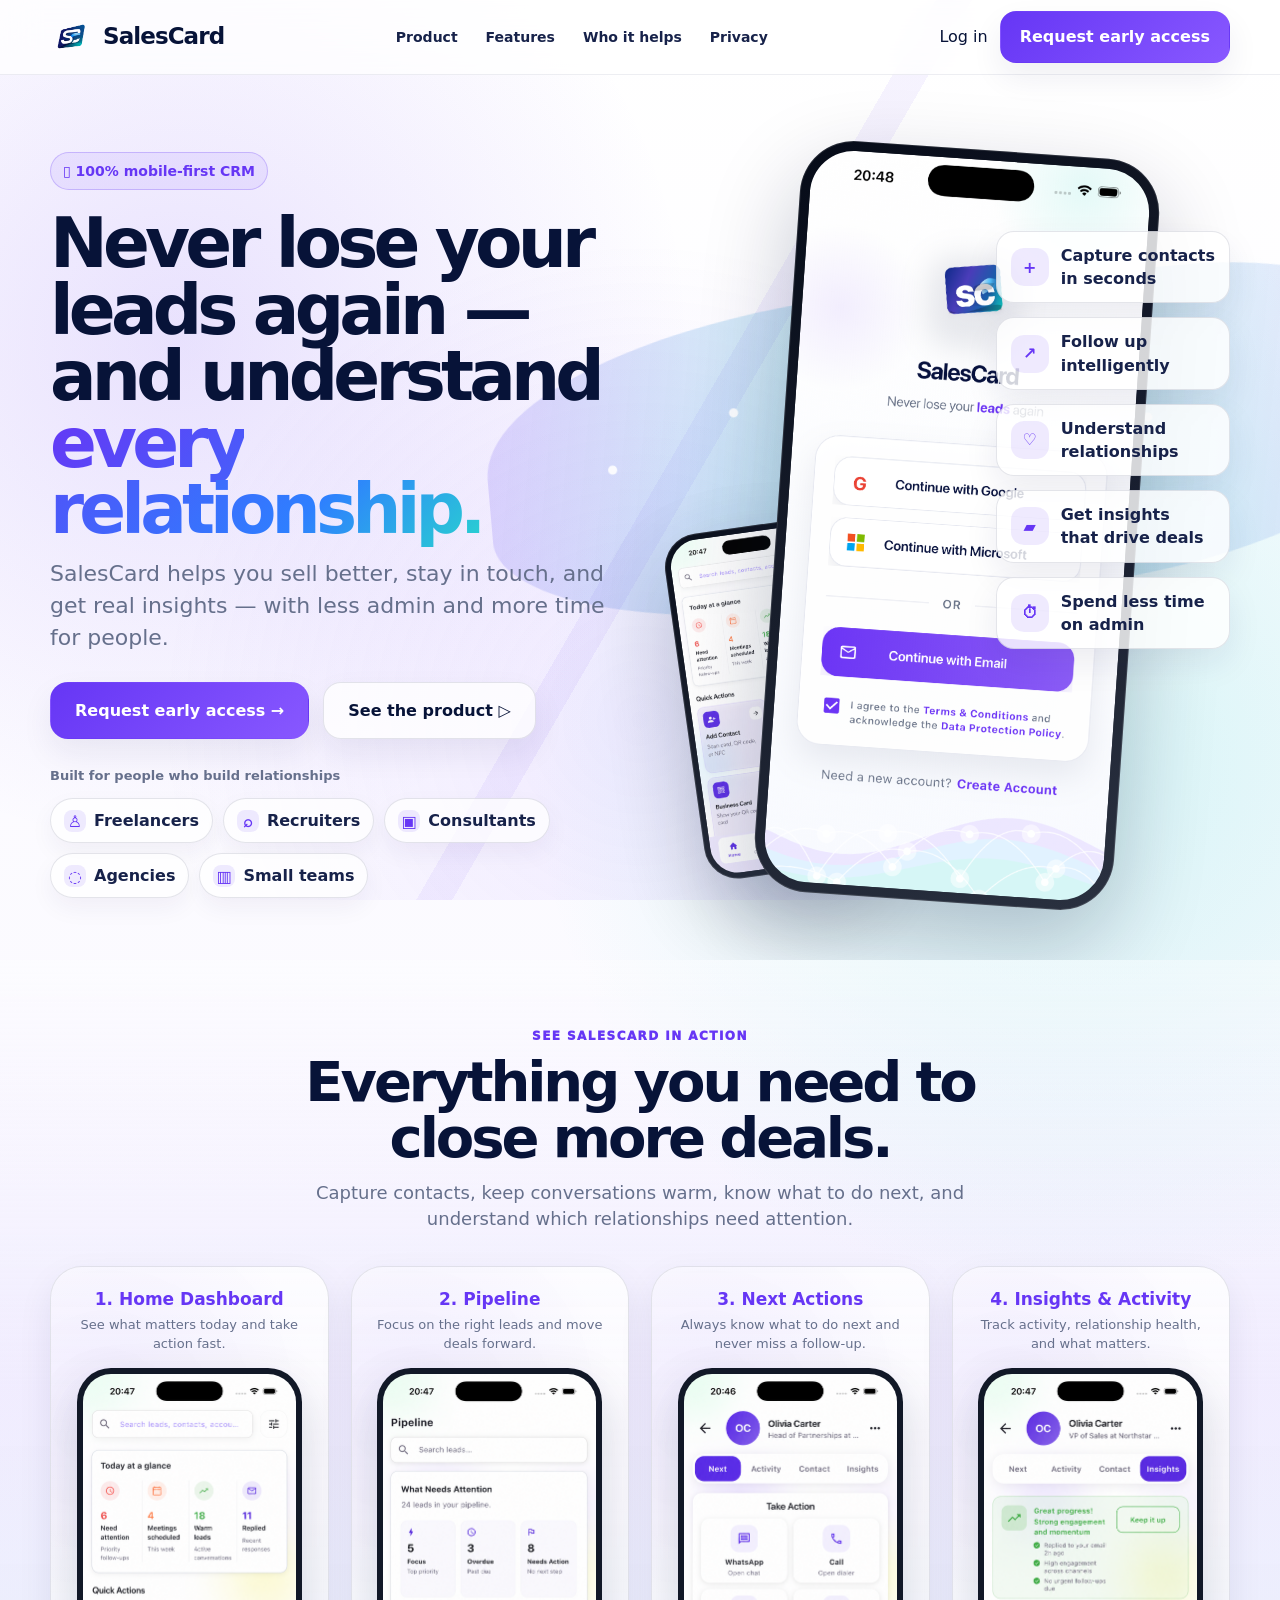
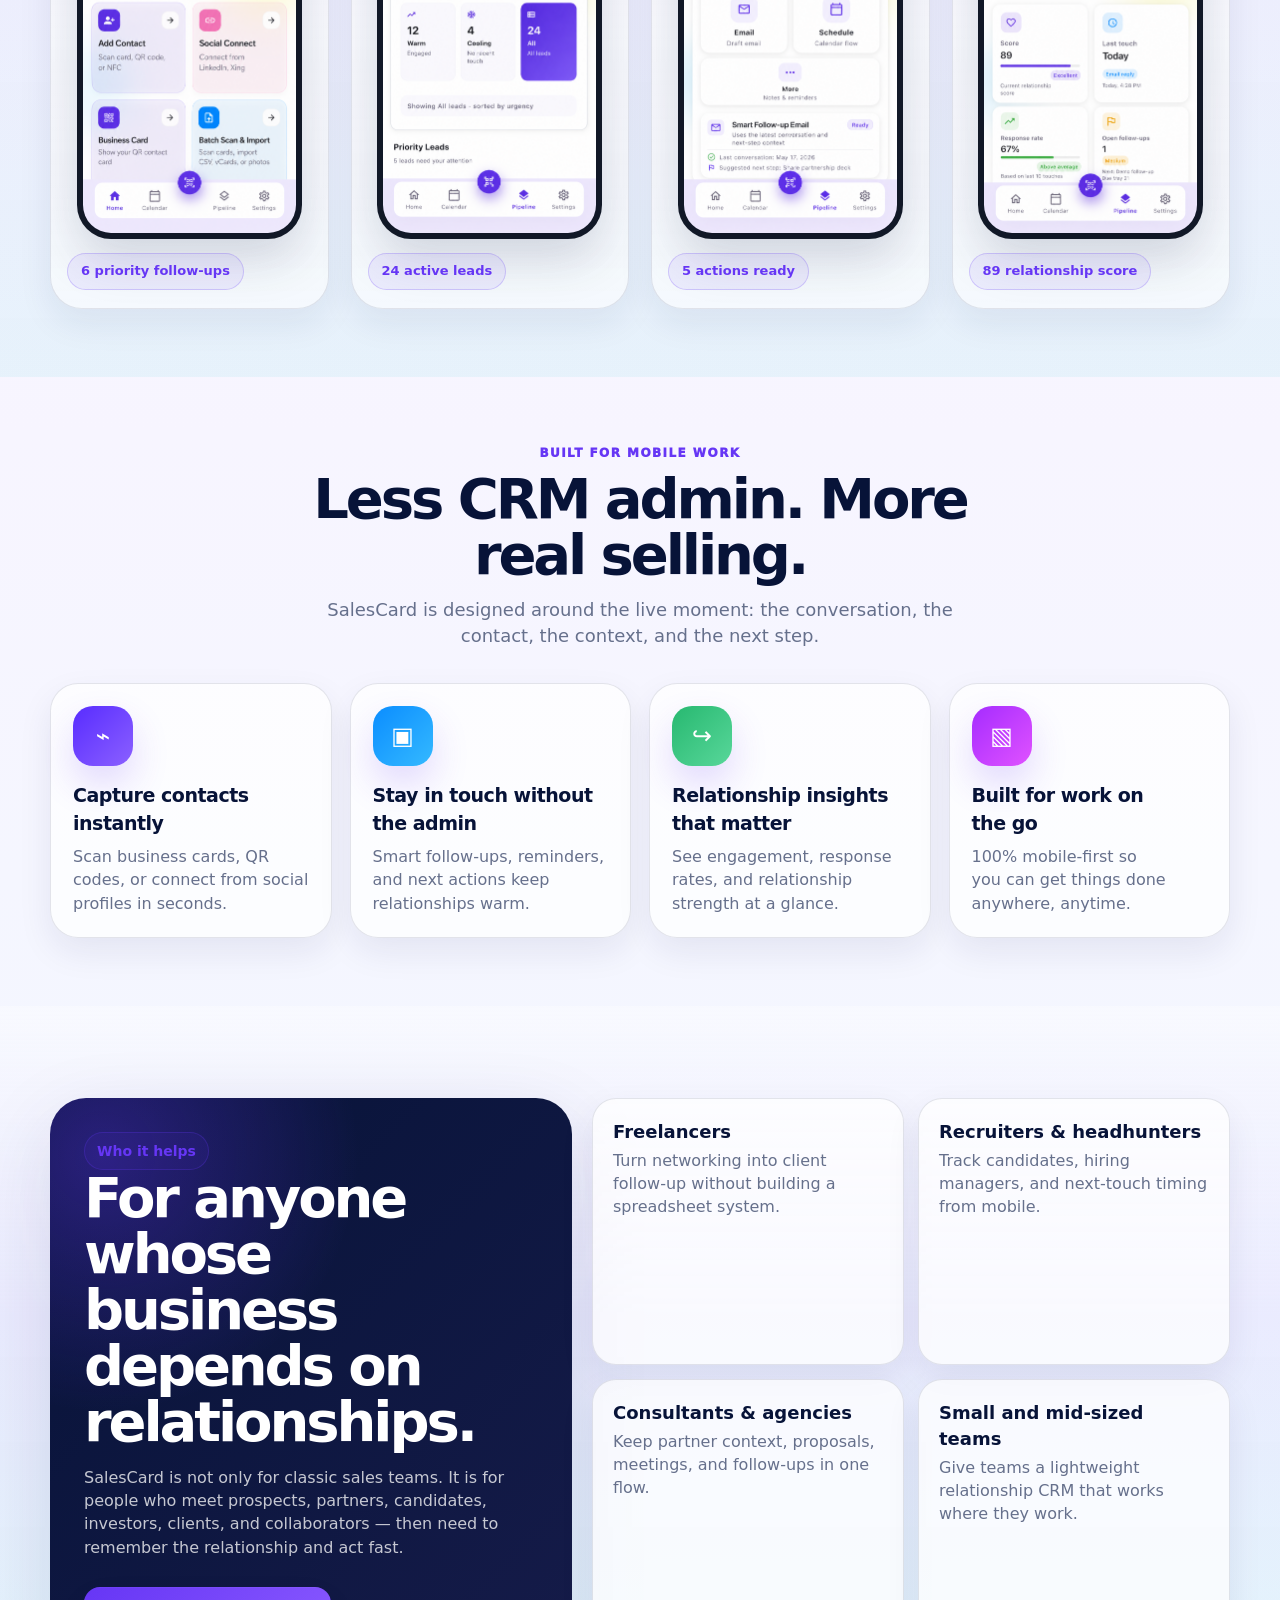
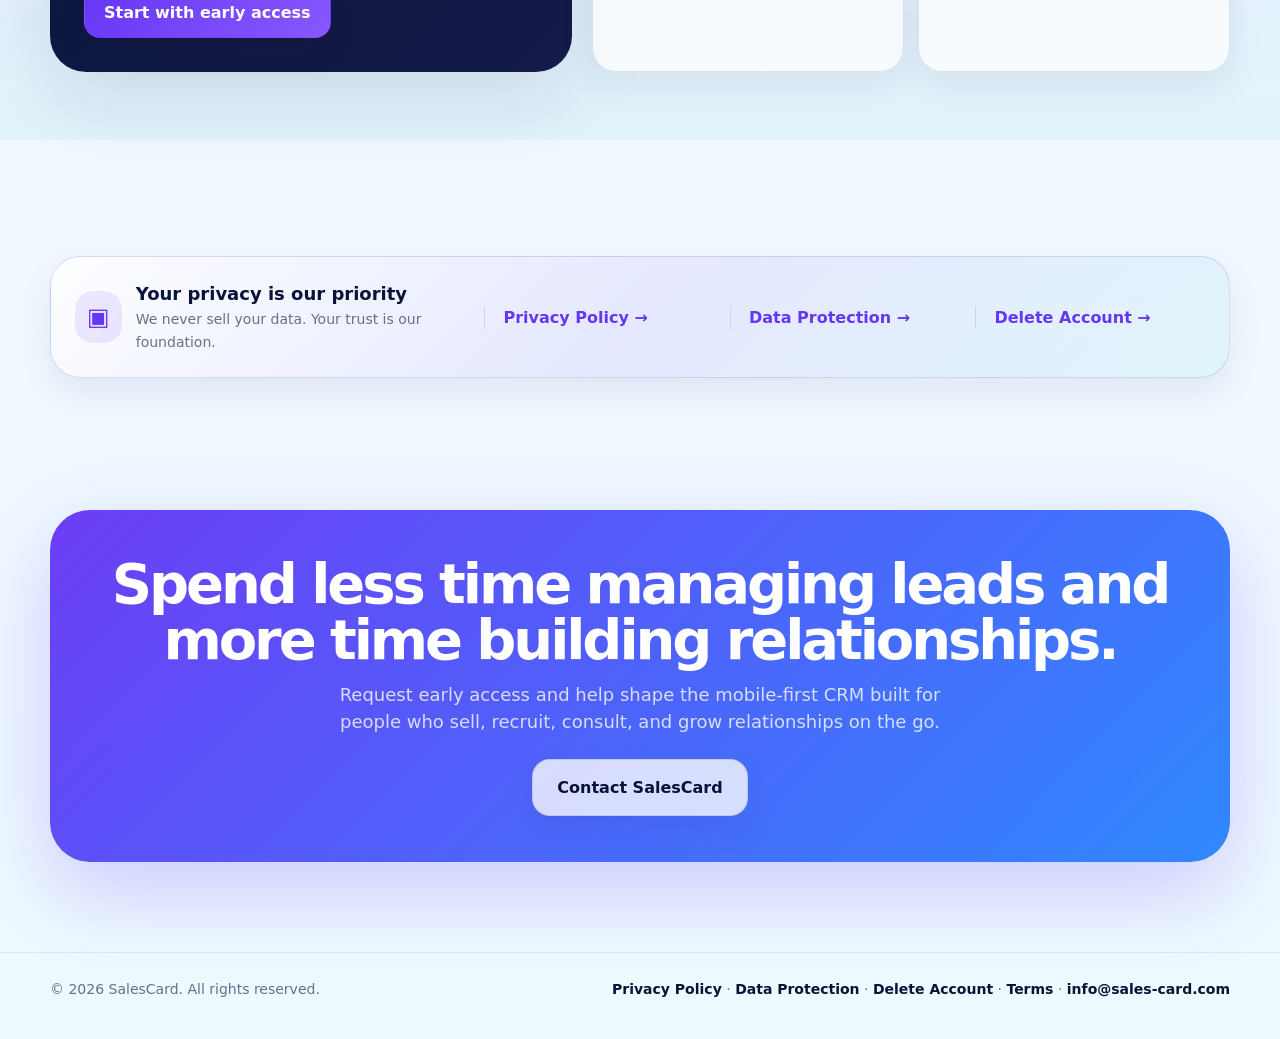
==== index.html @ fb971a39 "Create SalesCard public website" ====
<!doctype html>
<html lang="en">
<head>
  <meta charset="utf-8">
  <meta name="viewport" content="width=device-width, initial-scale=1">
  <title>SalesCard — Mobile-first CRM for people who build relationships</title>
  <meta name="description" content="SalesCard is a 100% mobile-first CRM for freelancers, recruiters, consultants, agencies, and small teams. Capture leads, stay in touch, gain relationship insights, and spend less time on admin.">
  <meta property="og:title" content="SalesCard — Never lose your leads again">
  <meta property="og:description" content="Sell better, stay in touch, understand every relationship, and spend less time on admin with a mobile-first CRM.">
  <meta property="og:type" content="website">
  <meta property="og:url" content="https://sales-card.com">
  <meta name="theme-color" content="#6636f5">
  <link rel="preload" as="image" href="/assets/screens/login.png">
  <link rel="stylesheet" href="/styles.css">
</head>
<body>
  <a class="skip-link" href="#main">Skip to content</a>

  <header class="nav">
    <div class="container nav-inner">
      <a class="logo" href="/" aria-label="SalesCard home">
        <img src="/assets/brand/salescard-logo.png" alt="SalesCard logo">
        <span>SalesCard</span>
      </a>
      <nav class="nav-links" aria-label="Primary navigation">
        <a href="#product">Product</a>
        <a href="#features">Features</a>
        <a href="#use-cases">Who it helps</a>
        <a href="#privacy">Privacy</a>
      </nav>
      <div class="nav-actions">
        <a href="mailto:info@sales-card.com">Log in</a>
        <a class="btn btn-primary" href="#contact">Request early access</a>
      </div>
      <button class="menu" aria-label="Open navigation" aria-expanded="false" data-menu-button>
        <span></span><span></span><span></span>
      </button>
    </div>
    <nav class="mobile-panel" data-mobile-panel aria-label="Mobile navigation">
      <a href="#product">Product</a>
      <a href="#features">Features</a>
      <a href="#use-cases">Who it helps</a>
      <a href="#privacy">Privacy</a>
      <a href="#contact">Request early access</a>
      <a href="/privacy.html">Privacy Policy</a>
      <a href="/data-protection.html">Data Protection</a>
      <a href="/delete-account.html">Delete Account</a>
      <a href="/terms.html">Terms</a>
    </nav>
  </header>

  <main id="main">
    <section class="hero">
      <div class="container hero-grid">
        <div class="hero-copy reveal">
          <span class="kicker">▯ 100% mobile-first CRM</span>
          <h1>Never lose your leads again — and understand <span class="gradient-text">every relationship.</span></h1>
          <p class="lead">SalesCard helps you sell better, stay in touch, and get real insights — with less admin and more time for people.</p>
          <div class="hero-actions">
            <a class="btn btn-primary btn-lg" href="#contact">Request early access →</a>
            <a class="btn btn-ghost btn-lg" href="#product">See the product ▷</a>
          </div>
          <div class="audience">Built for people who build relationships</div>
          <div class="chips" aria-label="SalesCard audiences">
            <span class="chip"><i>♙</i> Freelancers</span>
            <span class="chip"><i>⌕</i> Recruiters</span>
            <span class="chip"><i>▣</i> Consultants</span>
            <span class="chip"><i>◌</i> Agencies</span>
            <span class="chip"><i>▥</i> Small teams</span>
          </div>
        </div>

        <div class="hero-media reveal" aria-label="SalesCard app preview">
          <div class="phone-frame hero-phone">
            <img src="/assets/screens/login.png" alt="SalesCard login screen with Google, Microsoft, and email sign-in">
          </div>
          <div class="phone-frame small-phone">
            <img src="/assets/screens/home-dashboard.png" alt="SalesCard home dashboard screen">
          </div>
          <div class="callout-stack">
            <div class="callout"><span>+</span><b>Capture contacts<br>in seconds</b></div>
            <div class="callout"><span>↗</span><b>Follow up<br>intelligently</b></div>
            <div class="callout"><span>♡</span><b>Understand<br>relationships</b></div>
            <div class="callout"><span>▰</span><b>Get insights<br>that drive deals</b></div>
            <div class="callout"><span>⏱</span><b>Spend less time<br>on admin</b></div>
          </div>
        </div>
      </div>
    </section>

    <section id="product" class="section tint">
      <div class="container">
        <div class="section-head reveal">
          <div class="eyebrow">See SalesCard in action</div>
          <h2>Everything you need to close more deals.</h2>
          <p>Capture contacts, keep conversations warm, know what to do next, and understand which relationships need attention.</p>
        </div>

        <div class="product-grid">
          <article class="screen-card reveal">
            <h3>1. Home Dashboard</h3>
            <p>See what matters today and take action fast.</p>
            <div class="screen-phone"><img src="/assets/screens/home-dashboard.png" alt="SalesCard home dashboard showing quick actions and daily sales metrics"></div>
            <div class="metric-pill">6 priority follow-ups</div>
          </article>
          <article class="screen-card reveal">
            <h3>2. Pipeline</h3>
            <p>Focus on the right leads and move deals forward.</p>
            <div class="screen-phone"><img src="/assets/screens/pipeline.png" alt="SalesCard pipeline showing focus leads, overdue items, and warm leads"></div>
            <div class="metric-pill">24 active leads</div>
          </article>
          <article class="screen-card reveal">
            <h3>3. Next Actions</h3>
            <p>Always know what to do next and never miss a follow-up.</p>
            <div class="screen-phone"><img src="/assets/screens/next-actions.png" alt="SalesCard next actions screen with WhatsApp, call, email, and schedule actions"></div>
            <div class="metric-pill">5 actions ready</div>
          </article>
          <article class="screen-card reveal">
            <h3>4. Insights & Activity</h3>
            <p>Track activity, relationship health, and what matters.</p>
            <div class="screen-phone"><img src="/assets/screens/insights.png" alt="SalesCard insights screen showing relationship score, response rate, and follow-ups"></div>
            <div class="metric-pill">89 relationship score</div>
          </article>
        </div>
      </div>
    </section>

    <section id="features" class="section">
      <div class="container">
        <div class="section-head reveal">
          <div class="eyebrow">Built for mobile work</div>
          <h2>Less CRM admin. More real selling.</h2>
          <p>SalesCard is designed around the live moment: the conversation, the contact, the context, and the next step.</p>
        </div>
        <div class="benefits">
          <article class="benefit reveal">
            <div class="benefit-icon">⌁</div>
            <h3>Capture contacts instantly</h3>
            <p>Scan business cards, QR codes, or connect from social profiles in seconds.</p>
          </article>
          <article class="benefit reveal">
            <div class="benefit-icon">▣</div>
            <h3>Stay in touch without the admin</h3>
            <p>Smart follow-ups, reminders, and next actions keep relationships warm.</p>
          </article>
          <article class="benefit reveal">
            <div class="benefit-icon">↪</div>
            <h3>Relationship insights that matter</h3>
            <p>See engagement, response rates, and relationship strength at a glance.</p>
          </article>
          <article class="benefit reveal">
            <div class="benefit-icon">▧</div>
            <h3>Built for work on the go</h3>
            <p>100% mobile-first so you can get things done anywhere, anytime.</p>
          </article>
        </div>
      </div>
    </section>

    <section id="use-cases" class="section tint">
      <div class="container audience-section">
        <div class="dark-panel reveal">
          <span class="kicker">Who it helps</span>
          <h2>For anyone whose business depends on relationships.</h2>
          <p>SalesCard is not only for classic sales teams. It is for people who meet prospects, partners, candidates, investors, clients, and collaborators — then need to remember the relationship and act fast.</p>
          <div class="hero-actions">
            <a class="btn btn-primary" href="#contact">Start with early access</a>
          </div>
        </div>
        <div class="usecase-grid">
          <div class="usecase reveal"><strong>Freelancers</strong><span>Turn networking into client follow-up without building a spreadsheet system.</span></div>
          <div class="usecase reveal"><strong>Recruiters & headhunters</strong><span>Track candidates, hiring managers, and next-touch timing from mobile.</span></div>
          <div class="usecase reveal"><strong>Consultants & agencies</strong><span>Keep partner context, proposals, meetings, and follow-ups in one flow.</span></div>
          <div class="usecase reveal"><strong>Small and mid-sized teams</strong><span>Give teams a lightweight relationship CRM that works where they work.</span></div>
        </div>
      </div>
    </section>

    <section id="privacy" class="section">
      <div class="container">
        <div class="privacy-strip reveal">
          <div class="privacy-main">
            <div class="privacy-icon">▣</div>
            <div><b>Your privacy is our priority</b><span>We never sell your data. Your trust is our foundation.</span></div>
          </div>
          <a class="privacy-link" href="/privacy.html">Privacy Policy →</a>
          <a class="privacy-link" href="/data-protection.html">Data Protection →</a>
          <a class="privacy-link" href="/delete-account.html">Delete Account →</a>
        </div>
      </div>
    </section>

    <section id="contact" class="cta-final">
      <div class="container">
        <div class="cta-box reveal">
          <h2>Spend less time managing leads and more time building relationships.</h2>
          <p>Request early access and help shape the mobile-first CRM built for people who sell, recruit, consult, and grow relationships on the go.</p>
          <a class="btn btn-ghost btn-lg" href="mailto:info@sales-card.com?subject=SalesCard%20early%20access">Contact SalesCard</a>
        </div>
      </div>
    </section>
  </main>

  <footer class="footer">
    <div class="container footer-inner">
      <div>© 2026 SalesCard. All rights reserved.</div>
      <div>
        <a href="/privacy.html">Privacy Policy</a> ·
        <a href="/data-protection.html">Data Protection</a> ·
        <a href="/delete-account.html">Delete Account</a> ·
        <a href="/terms.html">Terms</a> ·
        <a href="mailto:info@sales-card.com">info@sales-card.com</a>
      </div>
    </div>
  </footer>

  <script src="/script.js"></script>
</body>
</html>
---- styles.css ----
:root {
  --ink: #071338;
  --ink-2: #17224a;
  --muted: #66708c;
  --soft: #f7f4ff;
  --surface: rgba(255, 255, 255, .82);
  --surface-strong: #ffffff;
  --line: rgba(35, 44, 86, .12);
  --purple: #6636f5;
  --purple-2: #8858ff;
  --blue: #1478ff;
  --cyan: #29d3cf;
  --green: #33bb68;
  --shadow: 0 26px 80px rgba(30, 24, 92, .13);
  --shadow-sm: 0 14px 34px rgba(30, 24, 92, .08);
  --radius-xl: 34px;
  --radius-lg: 26px;
  --radius-md: 18px;
  --max: 1180px;
}

* { box-sizing: border-box; }
html { scroll-behavior: smooth; }
body {
  margin: 0;
  color: var(--ink);
  font-family: Inter, ui-sans-serif, system-ui, -apple-system, BlinkMacSystemFont, "Segoe UI", sans-serif;
  line-height: 1.45;
  background:
    radial-gradient(circle at 14% 8%, rgba(102, 54, 245, .14), transparent 32rem),
    radial-gradient(circle at 84% 18%, rgba(41, 211, 207, .18), transparent 34rem),
    linear-gradient(180deg, #ffffff 0%, #f7f5ff 48%, #edfaff 100%);
  overflow-x: hidden;
}

body::before {
  content: "";
  position: fixed;
  inset: 0;
  pointer-events: none;
  z-index: -2;
  background:
    linear-gradient(120deg, transparent 0 52%, rgba(102, 54, 245, .06) 52% 54%, transparent 54%),
    radial-gradient(circle at 50% 80%, rgba(136, 88, 255, .11), transparent 30rem);
}

a { color: inherit; text-decoration: none; }
button, input, textarea { font: inherit; }
img { max-width: 100%; display: block; }
.container { width: min(var(--max), calc(100% - 40px)); margin: 0 auto; }
.skip-link { position: absolute; left: -999px; top: 12px; background: #fff; border: 1px solid var(--line); border-radius: 999px; padding: 10px 14px; z-index: 200; }
.skip-link:focus { left: 12px; }

.nav {
  position: sticky;
  top: 0;
  z-index: 50;
  backdrop-filter: blur(18px) saturate(1.3);
  background: rgba(255, 255, 255, .72);
  border-bottom: 1px solid rgba(35, 44, 86, .08);
}
.nav-inner { min-height: 74px; display: flex; align-items: center; justify-content: space-between; gap: 24px; }
.logo { display: inline-flex; align-items: center; gap: 11px; font-weight: 900; font-size: 23px; letter-spacing: -.04em; }
.logo img { width: 42px; height: 42px; object-fit: contain; }
.nav-links { display: flex; align-items: center; gap: 28px; color: var(--ink-2); font-weight: 700; font-size: 14px; }
.nav-actions { display: flex; gap: 12px; align-items: center; }
.menu { display: none; width: 46px; height: 46px; border: 0; background: transparent; cursor: pointer; }
.menu span { display: block; height: 2px; width: 24px; background: var(--ink); border-radius: 999px; margin: 6px auto; }
.mobile-panel { display: none; position: fixed; top: 78px; left: 16px; right: 16px; background: rgba(255,255,255,.96); border: 1px solid var(--line); border-radius: 24px; box-shadow: var(--shadow); padding: 12px; z-index: 60; }
.mobile-panel.open { display: block; }
.mobile-panel a { display: block; padding: 14px 14px; border-radius: 16px; font-weight: 800; color: var(--ink); }
.mobile-panel a:hover { background: rgba(102, 54, 245, .08); }

.btn { display: inline-flex; align-items: center; justify-content: center; gap: 10px; border: 1px solid var(--line); border-radius: 16px; padding: 13px 19px; font-weight: 850; background: rgba(255,255,255,.74); color: var(--ink); box-shadow: 0 14px 32px rgba(30, 24, 92, .07); cursor: pointer; transition: transform .2s ease, box-shadow .2s ease, background .2s ease; }
.btn:hover { transform: translateY(-1px); box-shadow: 0 18px 44px rgba(30, 24, 92, .12); }
.btn-primary { background: linear-gradient(135deg, var(--purple), var(--purple-2)); color: #fff; border-color: transparent; }
.btn-ghost { background: rgba(255,255,255,.78); }
.btn-lg { padding: 16px 24px; border-radius: 18px; min-width: 205px; }

.hero { position: relative; padding: 74px 0 58px; overflow: hidden; }
.hero::before {
  content: "";
  position: absolute;
  inset: 24% -8% auto 38%;
  height: 310px;
  background:
    radial-gradient(circle at 14% 50%, rgba(255,255,255,.9) 0 4px, transparent 5px),
    radial-gradient(circle at 28% 35%, rgba(255,255,255,.9) 0 4px, transparent 5px),
    radial-gradient(circle at 44% 55%, rgba(255,255,255,.9) 0 4px, transparent 5px),
    radial-gradient(circle at 60% 34%, rgba(255,255,255,.9) 0 4px, transparent 5px),
    radial-gradient(circle at 74% 48%, rgba(255,255,255,.9) 0 4px, transparent 5px),
    linear-gradient(100deg, rgba(102,54,245,.16), rgba(41,211,207,.26), rgba(136,88,255,.13));
  border-radius: 50% 20% 40% 30%;
  filter: blur(.1px);
  transform: rotate(-5deg);
  z-index: -1;
}
.hero-grid { display: grid; grid-template-columns: 1fr .92fr; gap: 40px; align-items: center; }
.kicker { display: inline-flex; align-items: center; gap: 8px; color: var(--purple); background: rgba(102, 54, 245, .08); border: 1px solid rgba(102, 54, 245, .25); padding: 8px 12px; border-radius: 999px; font-weight: 850; font-size: 14px; }
h1, h2, h3, p { text-wrap: pretty; }
h1 { margin: 20px 0 16px; font-size: clamp(44px, 5.4vw, 76px); line-height: .96; letter-spacing: -.07em; max-width: 740px; }
.gradient-text { background: linear-gradient(135deg, var(--purple), #2e7fff 70%, var(--cyan)); -webkit-background-clip: text; background-clip: text; color: transparent; }
.lead { color: var(--muted); font-size: clamp(18px, 2vw, 22px); max-width: 660px; margin: 0; }
.hero-actions { display: flex; gap: 14px; margin-top: 28px; flex-wrap: wrap; }
.audience { margin-top: 28px; color: var(--muted); font-weight: 750; font-size: 13px; }
.chips { display: flex; gap: 10px; flex-wrap: wrap; margin-top: 12px; }
.chip { display: inline-flex; align-items: center; gap: 8px; padding: 10px 13px; border: 1px solid var(--line); border-radius: 999px; background: rgba(255,255,255,.74); box-shadow: 0 10px 24px rgba(30,24,92,.05); color: var(--ink-2); font-weight: 780; }
.chip i { width: 22px; height: 22px; display: grid; place-items: center; border-radius: 8px; background: rgba(102, 54, 245, .10); color: var(--purple); font-style: normal; }

.hero-media { position: relative; min-height: 610px; display: grid; place-items: center; }
.phone-frame { background: linear-gradient(145deg, #060b18, #2a3140); border-radius: 54px; padding: 10px; box-shadow: 0 36px 90px rgba(7, 19, 56, .24), inset 0 0 0 1px rgba(255,255,255,.12); }
.phone-frame img { width: 100%; height: 100%; object-fit: cover; border-radius: 44px; }
.hero-phone { width: min(360px, 72vw); height: auto; transform: rotate(4deg); position: relative; z-index: 2; }
.hero-phone img { aspect-ratio: 854 / 1840; }
.callout-stack { position: absolute; right: 0; top: 82px; display: grid; gap: 14px; z-index: 3; }
.callout { display: flex; gap: 12px; align-items: center; background: rgba(255,255,255,.82); border: 1px solid var(--line); border-radius: 18px; padding: 12px 14px; box-shadow: var(--shadow-sm); min-width: 212px; font-weight: 850; color: var(--ink-2); }
.callout span { width: 38px; height: 38px; border-radius: 13px; display: grid; place-items: center; background: rgba(102,54,245,.10); color: var(--purple); }
.small-phone { position: absolute; width: 168px; border-radius: 34px; padding: 6px; transform: rotate(-8deg); left: 0; bottom: 28px; opacity: .98; }
.small-phone img { border-radius: 28px; }

.section { padding: 68px 0; position: relative; }
.section.tint { background: linear-gradient(180deg, rgba(255,255,255,.36), rgba(102,54,245,.06) 42%, rgba(41,211,207,.08)); }
.section-head { text-align: center; max-width: 820px; margin: 0 auto 34px; }
.section-head .eyebrow { color: var(--purple); text-transform: uppercase; letter-spacing: .12em; font-size: 12px; font-weight: 950; margin-bottom: 9px; }
h2 { font-size: clamp(34px, 4.4vw, 56px); line-height: 1; letter-spacing: -.055em; margin: 0; }
.section-head p { color: var(--muted); font-size: 18px; margin: 14px auto 0; max-width: 650px; }

.product-grid { display: grid; grid-template-columns: repeat(4, 1fr); gap: 22px; }
.screen-card { position: relative; border: 1px solid var(--line); border-radius: 32px; padding: 20px 16px 18px; background: linear-gradient(180deg, rgba(255,255,255,.78), rgba(255,255,255,.56)); box-shadow: var(--shadow-sm); overflow: hidden; }
.screen-card::before { content: ""; position: absolute; inset: 0; background: radial-gradient(circle at 20% 20%, rgba(102,54,245,.08), transparent 13rem); z-index: -1; }
.screen-card h3 { margin: 0 0 4px; font-size: 17px; color: var(--purple); text-align: center; }
.screen-card p { margin: 0 auto 14px; color: var(--muted); text-align: center; font-size: 13px; min-height: 38px; }
.screen-phone { width: 225px; max-width: 100%; margin: 0 auto; border-radius: 34px; padding: 6px; background: #111827; box-shadow: 0 20px 48px rgba(7,19,56,.16); }
.screen-phone img { border-radius: 28px; aspect-ratio: 854 / 1840; object-fit: cover; }
.metric-pill { display: inline-flex; margin: 14px auto 0; justify-content: center; color: var(--purple); border: 1px solid rgba(102,54,245,.22); background: rgba(102,54,245,.07); padding: 8px 13px; border-radius: 999px; font-weight: 850; font-size: 13px; }

.benefits { display: grid; grid-template-columns: repeat(4, 1fr); gap: 18px; margin-top: 34px; }
.benefit { background: rgba(255,255,255,.72); border: 1px solid var(--line); border-radius: 28px; padding: 22px; box-shadow: var(--shadow-sm); }
.benefit-icon { width: 60px; height: 60px; border-radius: 20px; display: grid; place-items: center; color: #fff; font-size: 24px; margin-bottom: 16px; box-shadow: 0 18px 36px rgba(102,54,245,.18); }
.benefit:nth-child(1) .benefit-icon { background: linear-gradient(135deg, #582cff, #8b60ff); }
.benefit:nth-child(2) .benefit-icon { background: linear-gradient(135deg, #0b8dff, #34b9ff); }
.benefit:nth-child(3) .benefit-icon { background: linear-gradient(135deg, #27b870, #58d79a); }
.benefit:nth-child(4) .benefit-icon { background: linear-gradient(135deg, #a52cff, #e052ff); }
.benefit h3 { margin: 0 0 8px; font-size: 19px; letter-spacing: -.025em; }
.benefit p { margin: 0; color: var(--muted); }

.audience-section { display: grid; grid-template-columns: .9fr 1.1fr; gap: 20px; align-items: stretch; margin-top: 24px; }
.dark-panel { background: radial-gradient(circle at 10% 10%, rgba(102,54,245,.35), transparent 16rem), linear-gradient(135deg, #071338, #151b49); color: #fff; border-radius: 36px; padding: 34px; box-shadow: var(--shadow); }
.dark-panel p { color: rgba(255,255,255,.76); }
.usecase-grid { display: grid; grid-template-columns: repeat(2, 1fr); gap: 14px; }
.usecase { background: rgba(255,255,255,.72); border: 1px solid var(--line); border-radius: 24px; padding: 20px; box-shadow: var(--shadow-sm); }
.usecase strong { display: block; font-size: 18px; margin-bottom: 4px; }
.usecase span { color: var(--muted); }

.privacy-strip { margin: 48px auto 0; border: 1px solid rgba(102,54,245,.18); background: linear-gradient(135deg, rgba(255,255,255,.82), rgba(102,54,245,.08), rgba(41,211,207,.08)); box-shadow: var(--shadow-sm); border-radius: 30px; padding: 24px; display: grid; grid-template-columns: 1.2fr repeat(3, .7fr); gap: 16px; align-items: center; }
.privacy-main { display: flex; gap: 14px; align-items: center; }
.privacy-icon { width: 52px; height: 52px; border-radius: 18px; background: rgba(102,54,245,.10); color: var(--purple); display: grid; place-items: center; font-size: 24px; }
.privacy-main b { display: block; font-size: 18px; }
.privacy-main span { color: var(--muted); font-size: 14px; }
.privacy-link { border-left: 1px solid var(--line); padding-left: 18px; font-weight: 900; color: var(--purple); }

.cta-final { padding: 64px 0 90px; }
.cta-box { text-align: center; border-radius: 40px; padding: 46px 24px; background: linear-gradient(135deg, rgba(102,54,245,.96), rgba(20,120,255,.88)); color: #fff; box-shadow: 0 30px 86px rgba(102,54,245,.24); }
.cta-box p { color: rgba(255,255,255,.78); max-width: 620px; margin: 14px auto 24px; font-size: 18px; }
.footer { padding: 26px 0 40px; border-top: 1px solid rgba(35,44,86,.08); color: var(--muted); font-size: 14px; }
.footer-inner { display: flex; justify-content: space-between; gap: 20px; flex-wrap: wrap; }
.footer a { color: var(--ink); font-weight: 800; }

.legal-page { padding: 62px 0 86px; }
.legal-card { max-width: 940px; margin: 0 auto; border: 1px solid var(--line); background: rgba(255,255,255,.82); border-radius: 34px; padding: 38px; box-shadow: var(--shadow-sm); }
.legal-card h1 { font-size: clamp(38px, 5vw, 62px); line-height: 1; letter-spacing: -.06em; margin: 0 0 12px; }
.legal-card h2 { font-size: 24px; margin: 34px 0 10px; letter-spacing: -.035em; }
.legal-card p, .legal-card li { color: var(--muted); }
.notice { color: #72530b !important; background: rgba(255, 181, 41, .12); border: 1px solid rgba(255, 181, 41, .36); padding: 15px 16px; border-radius: 18px; }

.reveal { opacity: 0; transform: translateY(16px); transition: .6s ease; }
.reveal.visible { opacity: 1; transform: translateY(0); }

@media (max-width: 980px) {
  .nav-links, .nav-actions { display: none; }
  .menu { display: block; }
  .hero { padding-top: 36px; }
  .hero-grid, .audience-section { grid-template-columns: 1fr; }
  .hero-media { min-height: 540px; }
  .callout-stack { display: none; }
  .small-phone { width: 130px; }
  .product-grid { grid-template-columns: repeat(2, 1fr); }
  .benefits { grid-template-columns: repeat(2, 1fr); }
  .privacy-strip { grid-template-columns: 1fr; }
  .privacy-link { border-left: 0; border-top: 1px solid var(--line); padding-left: 0; padding-top: 12px; }
}
@media (max-width: 640px) {
  .container { width: min(100% - 28px, var(--max)); }
  .nav-inner { min-height: 68px; }
  .logo { font-size: 20px; }
  .logo img { width: 38px; height: 38px; }
  h1 { font-size: clamp(42px, 12vw, 56px); }
  .lead { font-size: 18px; }
  .hero-actions .btn { width: 100%; }
  .hero-media { min-height: 500px; margin-top: 10px; }
  .hero-phone { width: min(320px, 80vw); }
  .small-phone { display: none; }
  .section { padding: 50px 0; }
  .product-grid, .benefits, .usecase-grid { grid-template-columns: 1fr; }
  .screen-card { padding: 20px 14px; }
  .screen-phone { width: 238px; }
  .dark-panel, .legal-card { padding: 24px; border-radius: 28px; }
  .privacy-strip { border-radius: 24px; padding: 18px; }
}
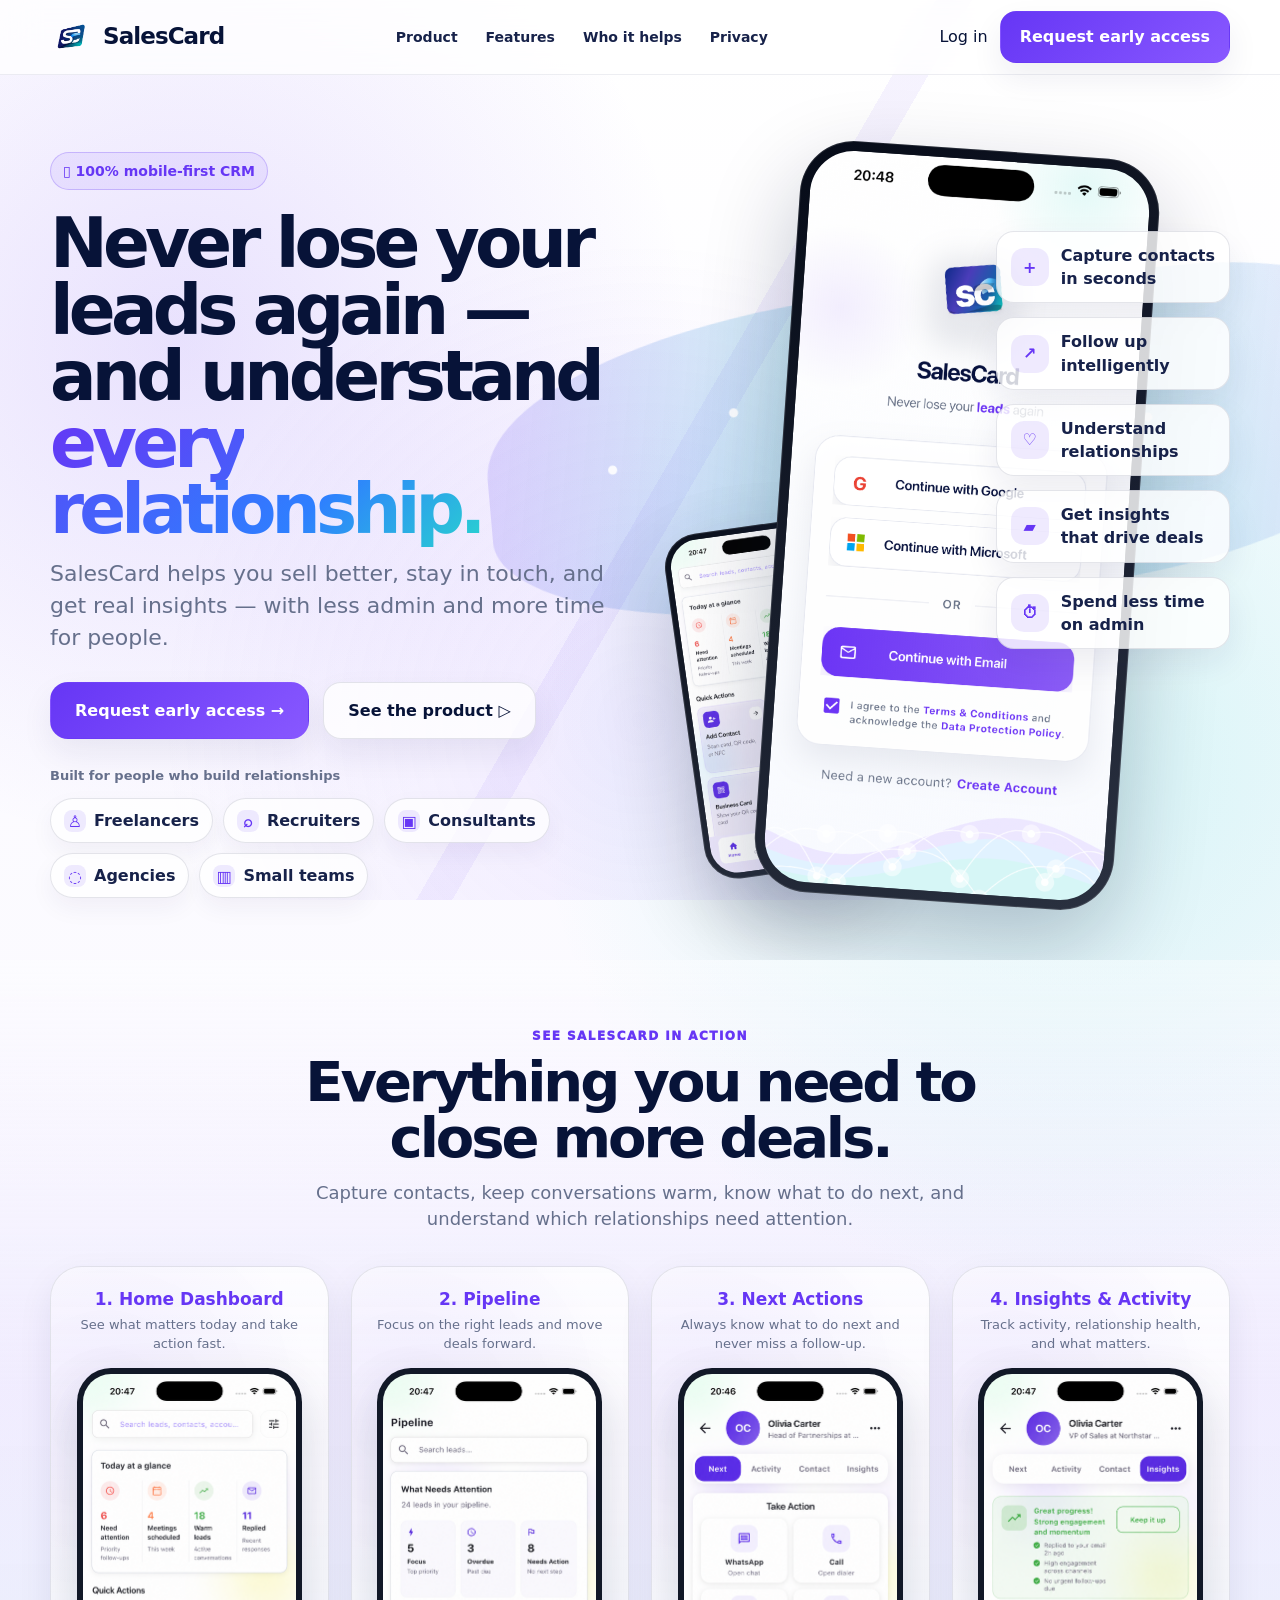
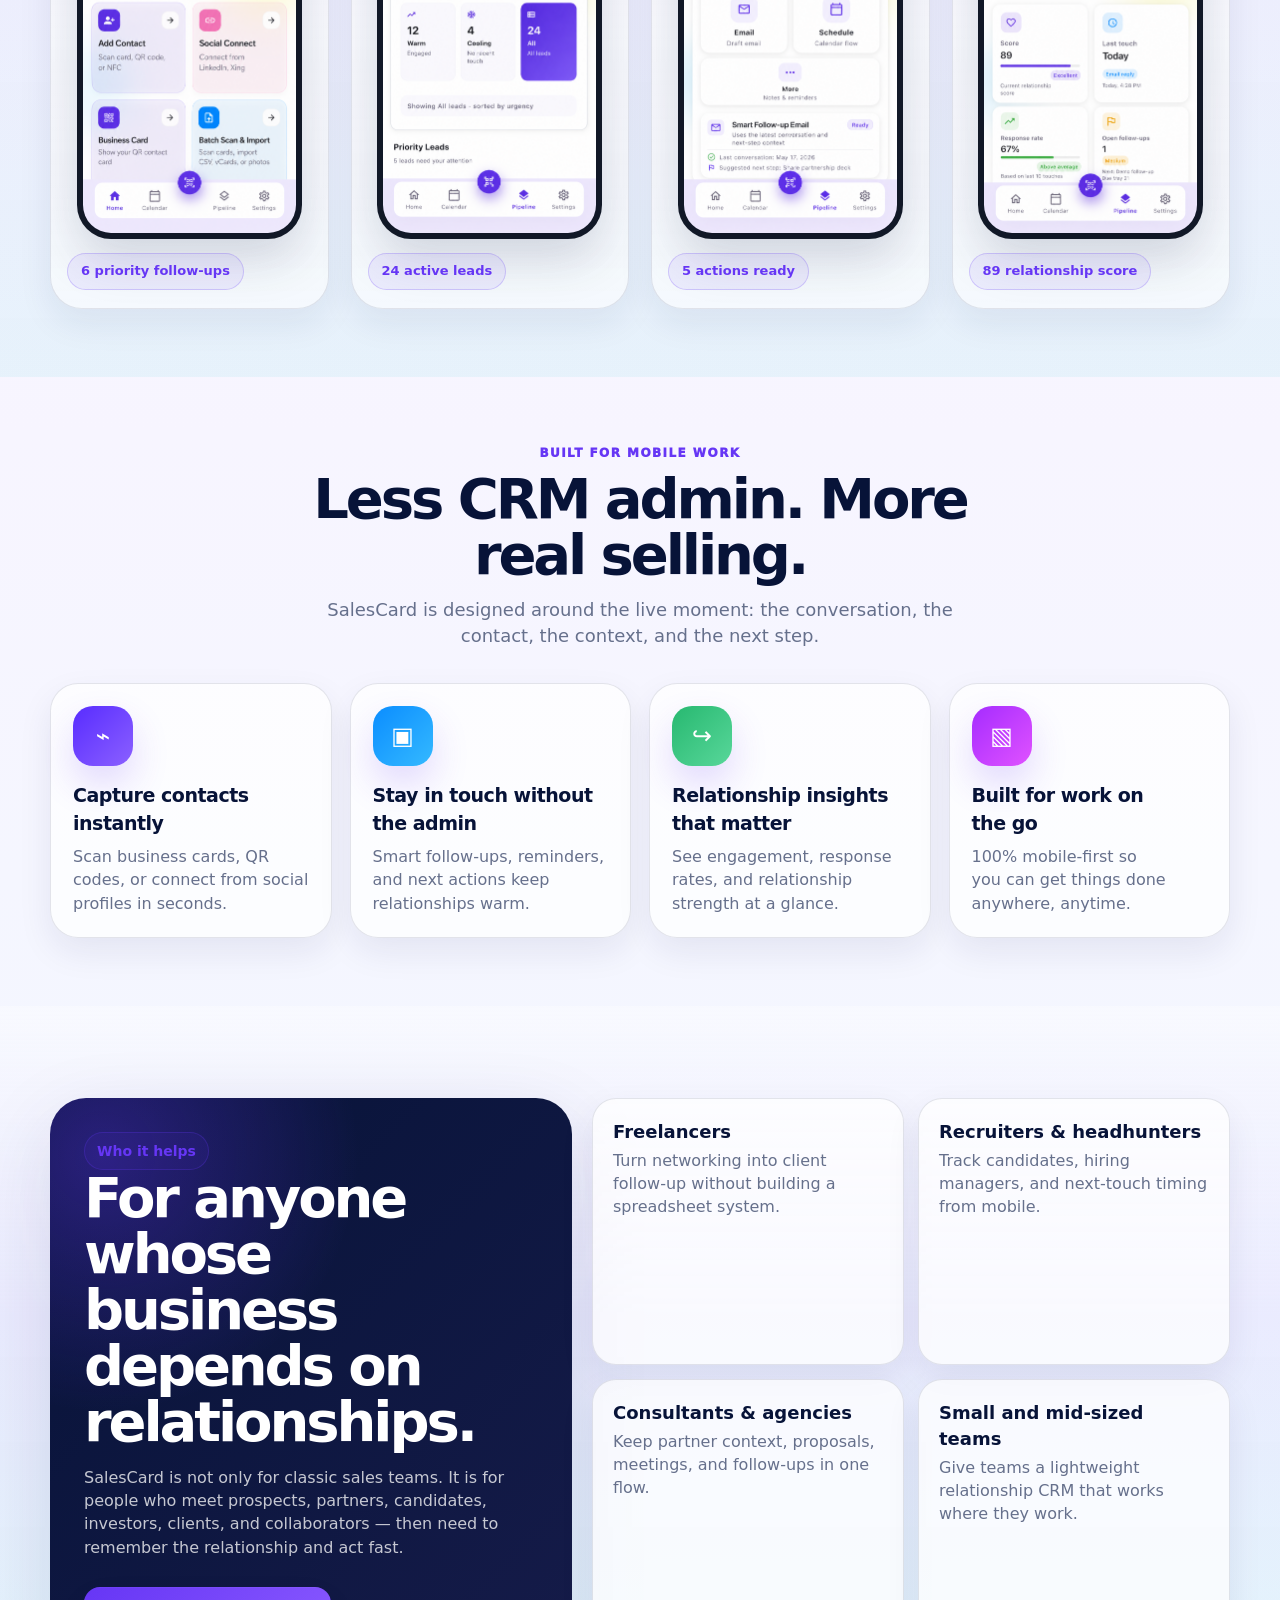
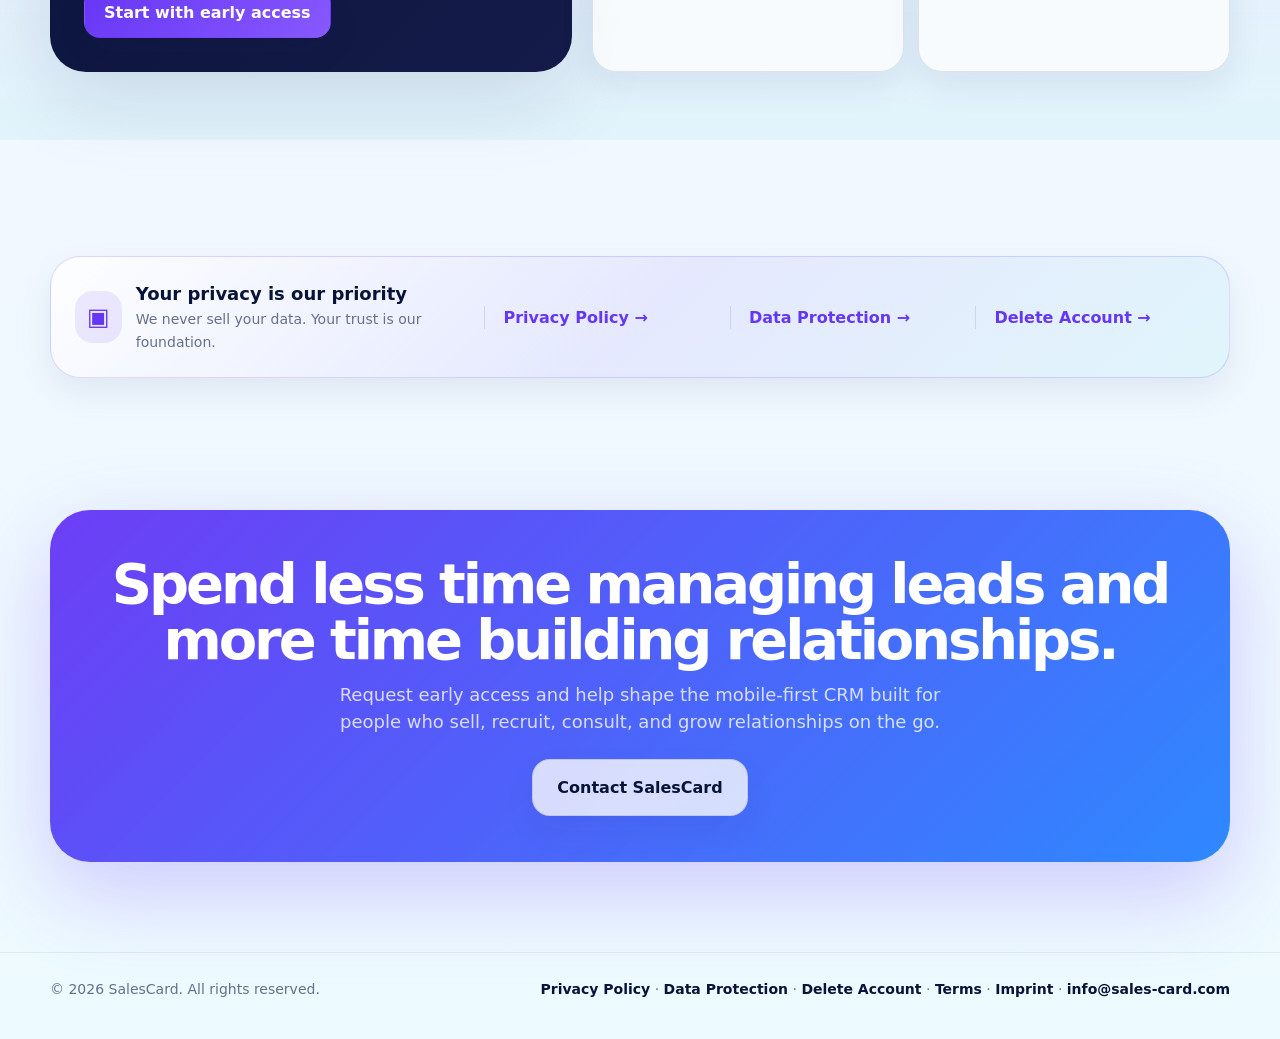
==== commit 1efa49ec: "Update legal pages for EU privacy and freemium subscriptions" ====
--- a/index.html
+++ b/index.html
@@ -201,18 +201,21 @@
     </section>
   </main>
 
-  <footer class="footer">
-    <div class="container footer-inner">
-      <div>© 2026 SalesCard. All rights reserved.</div>
-      <div>
-        <a href="/privacy.html">Privacy Policy</a> ·
-        <a href="/data-protection.html">Data Protection</a> ·
-        <a href="/delete-account.html">Delete Account</a> ·
-        <a href="/terms.html">Terms</a> ·
-        <a href="mailto:info@sales-card.com">info@sales-card.com</a>
-      </div>
+  
+<footer class="footer">
+  <div class="container footer-inner">
+    <div>© 2026 SalesCard. All rights reserved.</div>
+    <div>
+      <a href="/privacy.html">Privacy Policy</a> ·
+      <a href="/data-protection.html">Data Protection</a> ·
+      <a href="/delete-account.html">Delete Account</a> ·
+      <a href="/terms.html">Terms</a> ·
+      <a href="/imprint.html">Imprint</a> ·
+      <a href="mailto:info@sales-card.com">info@sales-card.com</a>
     </div>
-  </footer>
+  </div>
+</footer>
+
 
   <script src="/script.js"></script>
 </body>
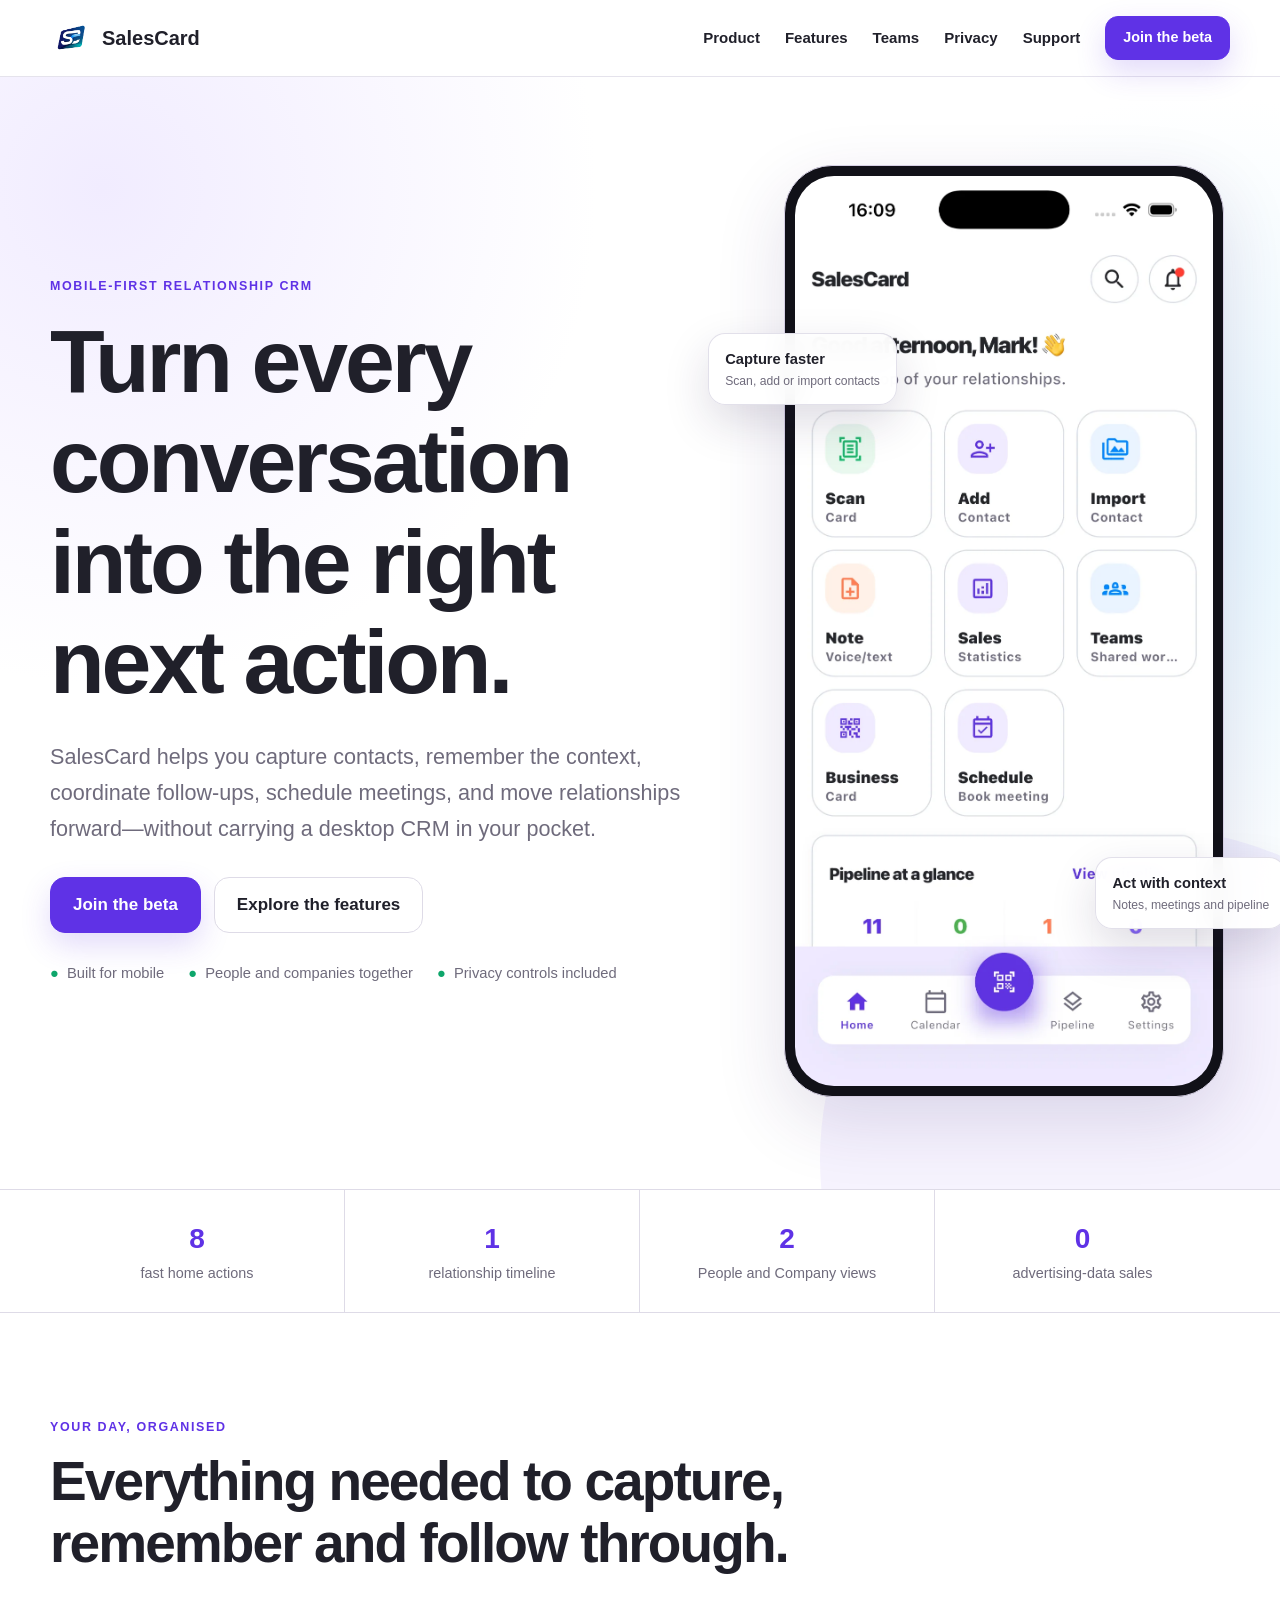
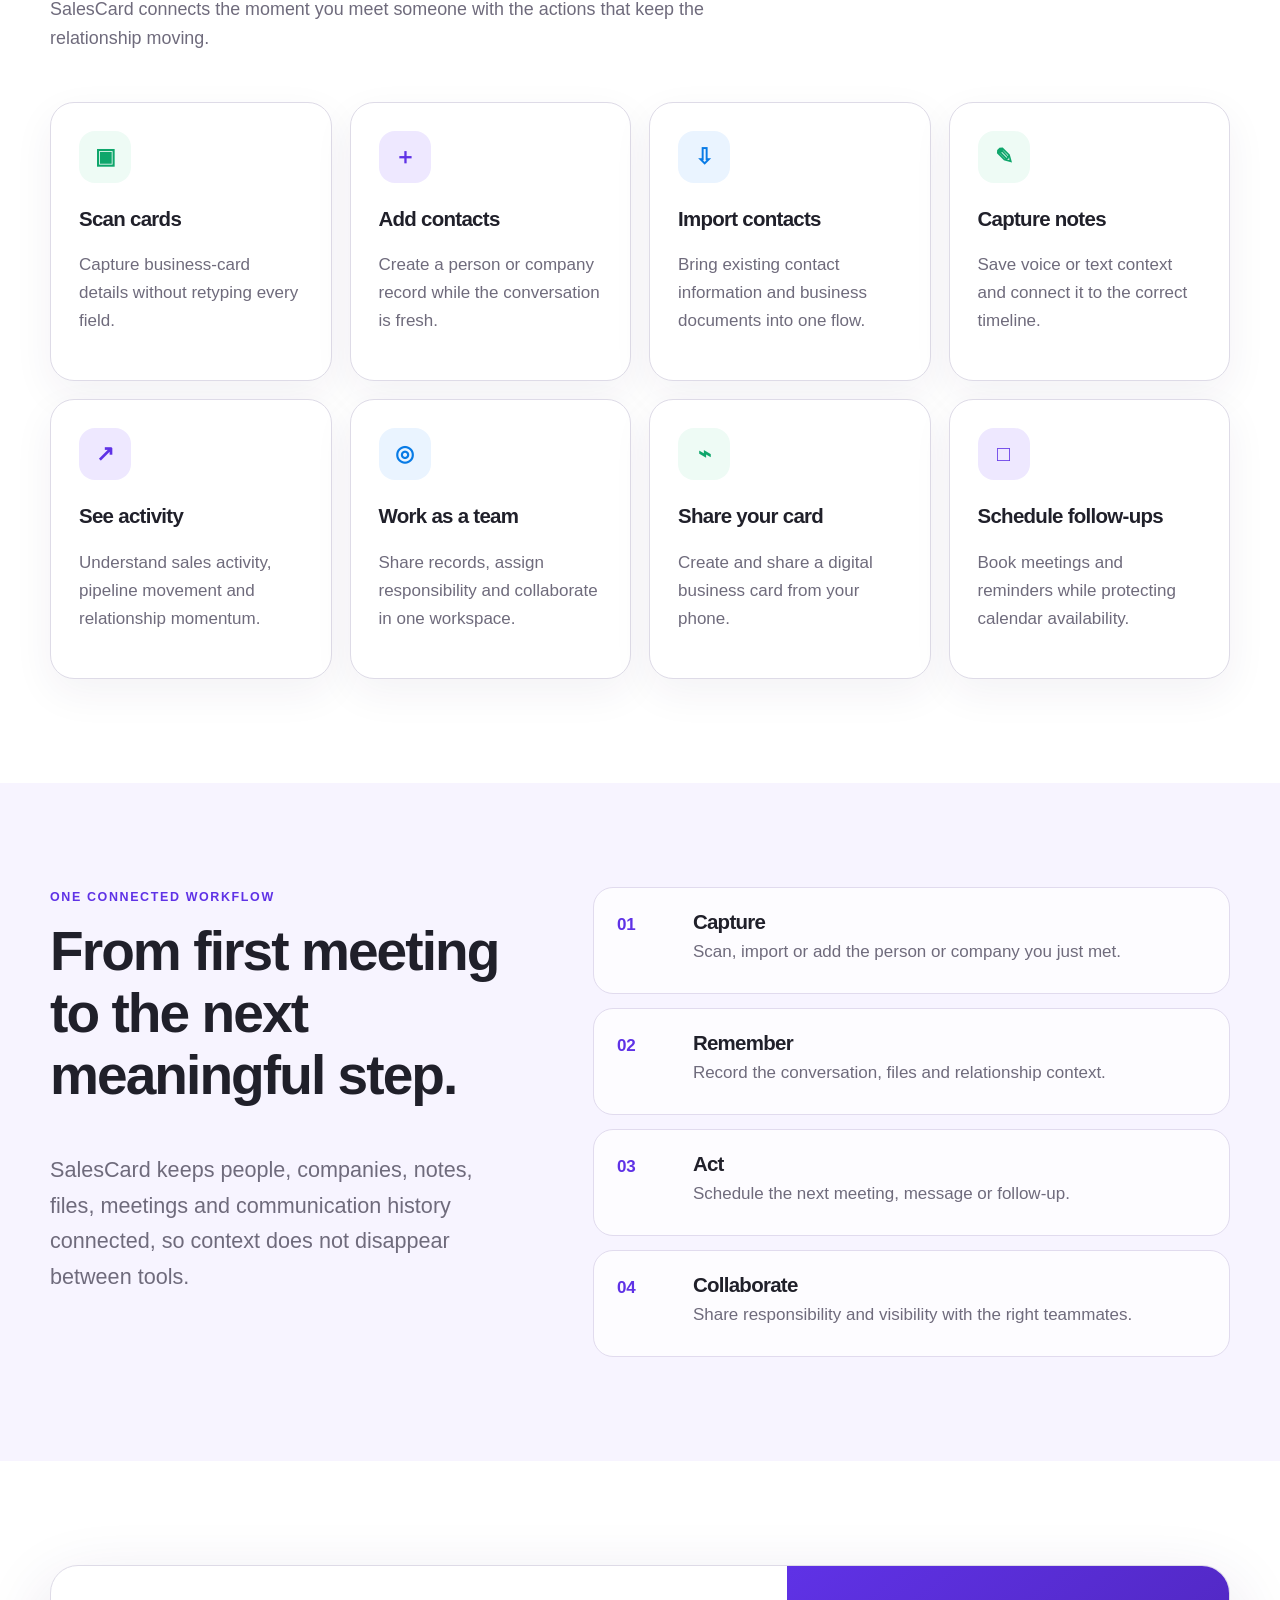
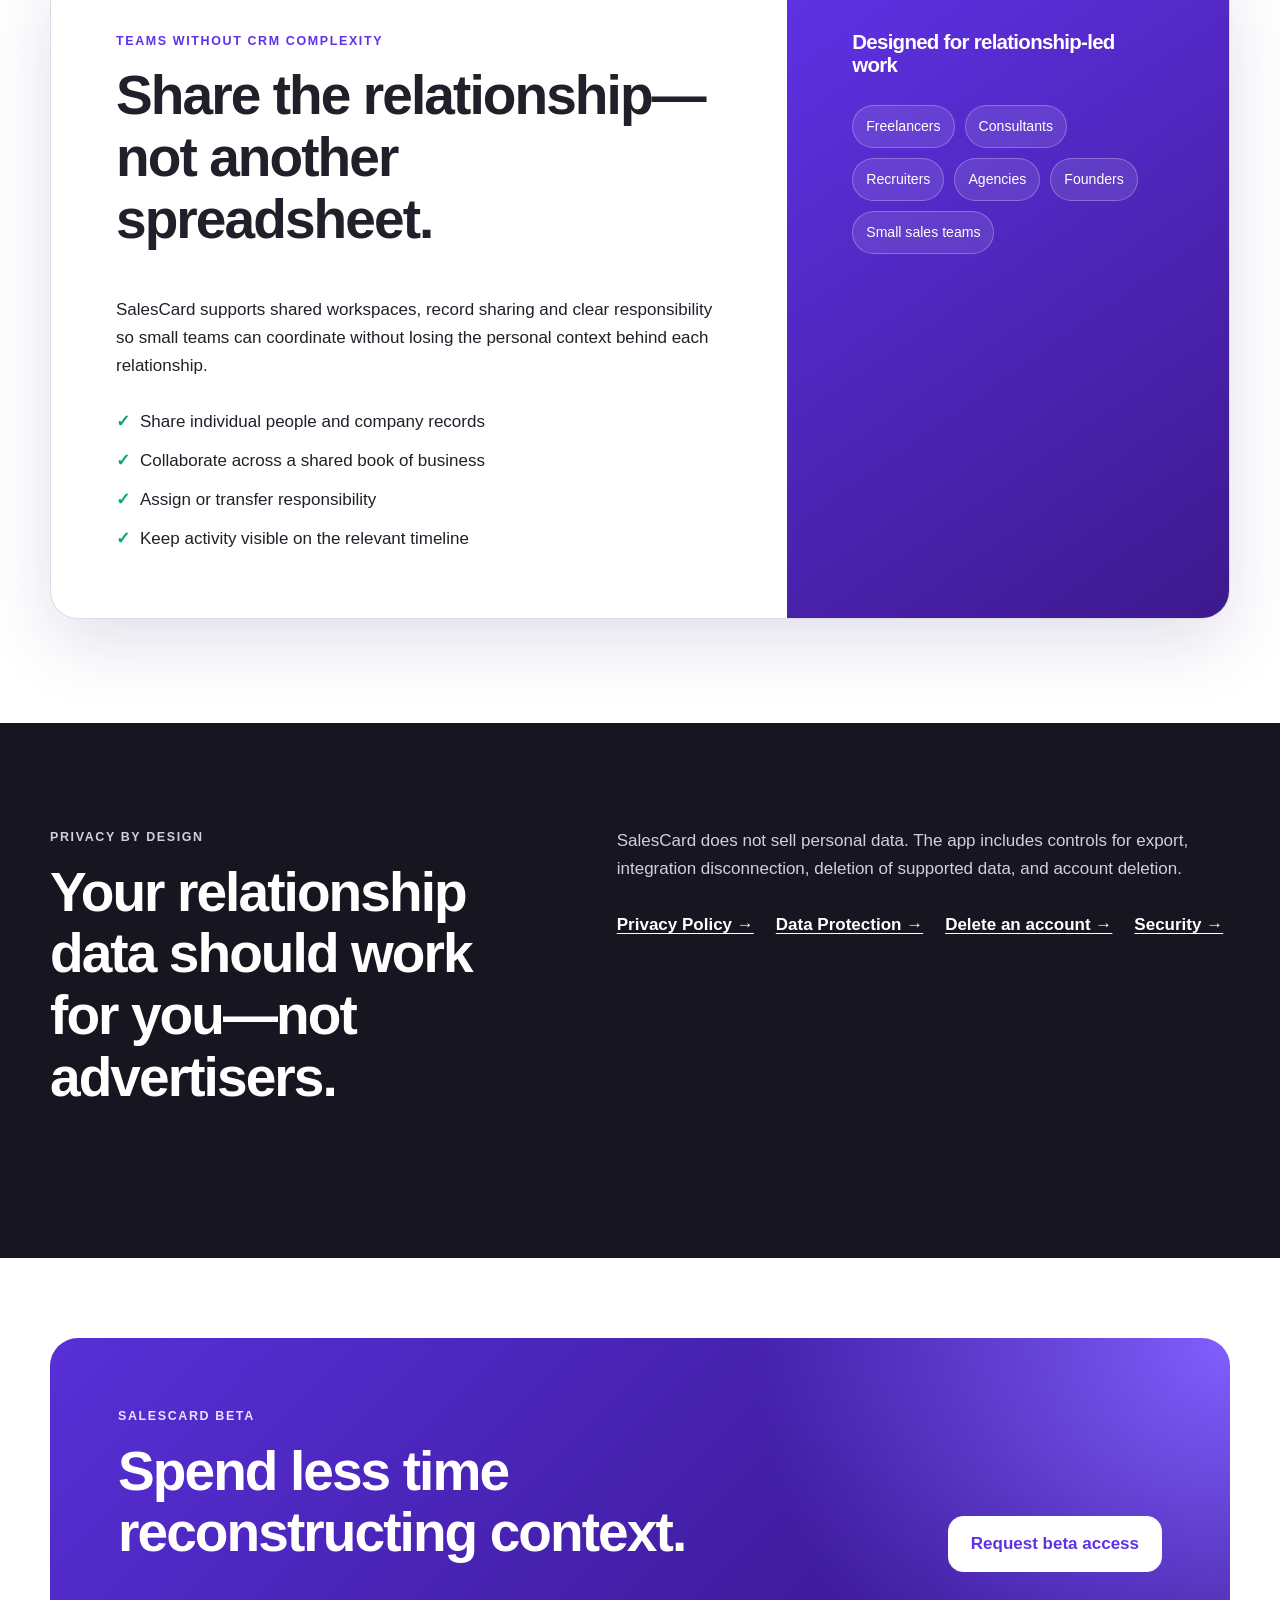
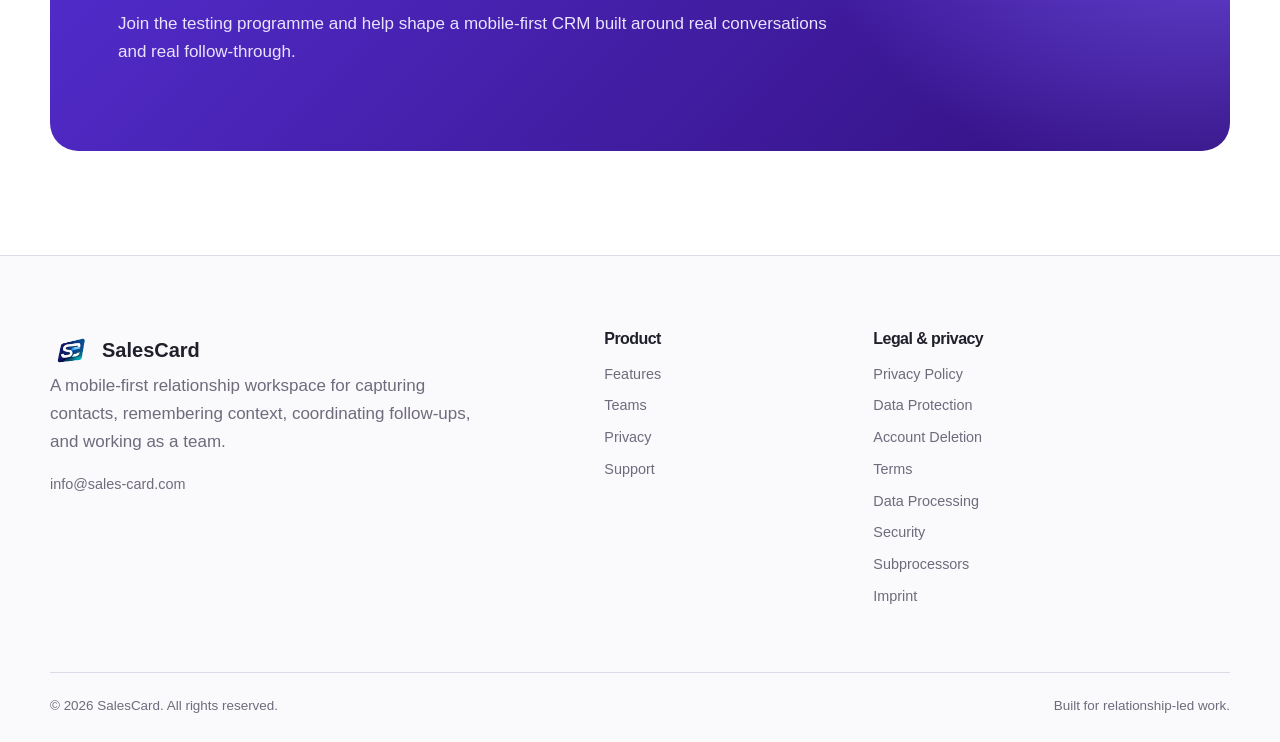
==== commit fceba88f: "feat: refresh website marketing and compliance" ====
--- a/index.html
+++ b/index.html
@@ -1,222 +1,351 @@
 <!doctype html>
-<html lang="en">
-<head>
-  <meta charset="utf-8">
-  <meta name="viewport" content="width=device-width, initial-scale=1">
-  <title>SalesCard — Mobile-first CRM for people who build relationships</title>
-  <meta name="description" content="SalesCard is a 100% mobile-first CRM for freelancers, recruiters, consultants, agencies, and small teams. Capture leads, stay in touch, gain relationship insights, and spend less time on admin.">
-  <meta property="og:title" content="SalesCard — Never lose your leads again">
-  <meta property="og:description" content="Sell better, stay in touch, understand every relationship, and spend less time on admin with a mobile-first CRM.">
-  <meta property="og:type" content="website">
-  <meta property="og:url" content="https://sales-card.com">
-  <meta name="theme-color" content="#6636f5">
-  <link rel="preload" as="image" href="/assets/screens/login.png">
-  <link rel="stylesheet" href="/styles.css">
-</head>
-<body>
-  <a class="skip-link" href="#main">Skip to content</a>
-
-  <header class="nav">
-    <div class="container nav-inner">
-      <a class="logo" href="/" aria-label="SalesCard home">
-        <img src="/assets/brand/salescard-logo.png" alt="SalesCard logo">
+    <html lang="en">
+    <head>
+      <meta charset="utf-8">
+      <meta name="viewport"
+            content="width=device-width, initial-scale=1">
+      <title>SalesCard — Turn every conversation into the right next action</title>
+      <meta name="description" content="SalesCard is a mobile-first relationship CRM for capturing contacts, notes, meetings, follow-ups, pipeline activity and team collaboration.">
+      <meta name="robots" content="index,follow">
+      <meta name="theme-color" content="#5f32e6">
+
+      <link rel="canonical" href="https://sales-card.com/">
+      <link rel="icon" href="/assets/brand/salescard-logo.png">
+      <link rel="preload"
+            href="/assets/screens/home-dashboard-2026.webp"
+            as="image"
+            type="image/webp">
+
+      <meta property="og:type" content="website">
+      <meta property="og:site_name" content="SalesCard">
+      <meta property="og:title" content="SalesCard — Turn every conversation into the right next action">
+      <meta property="og:description" content="SalesCard is a mobile-first relationship CRM for capturing contacts, notes, meetings, follow-ups, pipeline activity and team collaboration.">
+      <meta property="og:url" content="https://sales-card.com/">
+      <meta property="og:image"
+            content="https://sales-card.com/assets/screens/home-dashboard-2026.webp">
+
+      <meta name="twitter:card" content="summary_large_image">
+      <meta name="twitter:title" content="SalesCard — Turn every conversation into the right next action">
+      <meta name="twitter:description" content="SalesCard is a mobile-first relationship CRM for capturing contacts, notes, meetings, follow-ups, pipeline activity and team collaboration.">
+
+      <link rel="stylesheet" href="/styles.css">
+
+    </head>
+
+    <body class="home-page">
+      <a class="skip-link" href="#main">Skip to content</a>
+
+<header class="site-header">
+  <div class="container nav-shell">
+    <a class="brand" href="/" aria-label="SalesCard home">
+      <img src="/assets/brand/salescard-logo.png"
+           width="44"
+           height="44"
+           alt="">
+      <span>SalesCard</span>
+    </a>
+
+    <button class="menu-button"
+            type="button"
+            aria-expanded="false"
+            aria-controls="primary-navigation">
+      <span class="sr-only">Open navigation</span>
+      <span></span><span></span><span></span>
+    </button>
+
+    <nav id="primary-navigation"
+         class="primary-navigation"
+         aria-label="Primary navigation">
+      <a href="/#product">Product</a><a href="/#features">Features</a><a href="/#teams">Teams</a><a href="/#privacy">Privacy</a><a href="/support">Support</a>
+      <a class="button button-small"
+         href="mailto:info@sales-card.com?subject=SalesCard%20beta%20access">
+        Join the beta
+      </a>
+    </nav>
+  </div>
+</header>
+
+
+      <main id="main">
+
+<section class="hero" id="product">
+  <div class="container hero-grid">
+    <div class="hero-copy">
+      <p class="eyebrow">Mobile-first relationship CRM</p>
+      <h1>Turn every conversation into the right next action.</h1>
+      <p class="hero-lead">
+        SalesCard helps you capture contacts, remember the context,
+        coordinate follow-ups, schedule meetings, and move relationships
+        forward—without carrying a desktop CRM in your pocket.
+      </p>
+
+      <div class="hero-actions">
+        <a class="button"
+           href="mailto:info@sales-card.com?subject=SalesCard%20beta%20access">
+          Join the beta
+        </a>
+        <a class="button button-secondary" href="#features">
+          Explore the features
+        </a>
+      </div>
+
+      <ul class="trust-list" aria-label="Product qualities">
+        <li>Built for mobile</li>
+        <li>People and companies together</li>
+        <li>Privacy controls included</li>
+      </ul>
+    </div>
+
+    <div class="product-visual">
+      <div class="phone-frame">
+        <img src="/assets/screens/home-dashboard-2026.webp"
+             width="941"
+             height="2048"
+             alt="Current SalesCard home screen showing card scanning,
+                  contact import, notes, statistics, teams, scheduling,
+                  business cards, calendar and pipeline navigation">
+      </div>
+      <div class="visual-note visual-note-top">
+        <strong>Capture faster</strong>
+        <span>Scan, add or import contacts</span>
+      </div>
+      <div class="visual-note visual-note-bottom">
+        <strong>Act with context</strong>
+        <span>Notes, meetings and pipeline</span>
+      </div>
+    </div>
+  </div>
+</section>
+
+<section class="proof-strip" aria-label="SalesCard overview">
+  <div class="container proof-grid">
+    <div><strong>8</strong><span>fast home actions</span></div>
+    <div><strong>1</strong><span>relationship timeline</span></div>
+    <div><strong>2</strong><span>People and Company views</span></div>
+    <div><strong>0</strong><span>advertising-data sales</span></div>
+  </div>
+</section>
+
+<section class="section" id="features">
+  <div class="container">
+    <div class="section-heading">
+      <p class="eyebrow">Your day, organised</p>
+      <h2>Everything needed to capture, remember and follow through.</h2>
+      <p>
+        SalesCard connects the moment you meet someone with the actions
+        that keep the relationship moving.
+      </p>
+    </div>
+
+    <div class="feature-grid">
+      <article class="feature-card">
+        <span class="feature-icon">▣</span>
+        <h3>Scan cards</h3>
+        <p>Capture business-card details without retyping every field.</p>
+      </article>
+
+      <article class="feature-card">
+        <span class="feature-icon">＋</span>
+        <h3>Add contacts</h3>
+        <p>Create a person or company record while the conversation is fresh.</p>
+      </article>
+
+      <article class="feature-card">
+        <span class="feature-icon">⇩</span>
+        <h3>Import contacts</h3>
+        <p>Bring existing contact information and business documents into one flow.</p>
+      </article>
+
+      <article class="feature-card">
+        <span class="feature-icon">✎</span>
+        <h3>Capture notes</h3>
+        <p>Save voice or text context and connect it to the correct timeline.</p>
+      </article>
+
+      <article class="feature-card">
+        <span class="feature-icon">↗</span>
+        <h3>See activity</h3>
+        <p>Understand sales activity, pipeline movement and relationship momentum.</p>
+      </article>
+
+      <article class="feature-card">
+        <span class="feature-icon">◎</span>
+        <h3>Work as a team</h3>
+        <p>Share records, assign responsibility and collaborate in one workspace.</p>
+      </article>
+
+      <article class="feature-card">
+        <span class="feature-icon">⌁</span>
+        <h3>Share your card</h3>
+        <p>Create and share a digital business card from your phone.</p>
+      </article>
+
+      <article class="feature-card">
+        <span class="feature-icon">□</span>
+        <h3>Schedule follow-ups</h3>
+        <p>Book meetings and reminders while protecting calendar availability.</p>
+      </article>
+    </div>
+  </div>
+</section>
+
+<section class="section section-soft">
+  <div class="container workflow-grid">
+    <div>
+      <p class="eyebrow">One connected workflow</p>
+      <h2>From first meeting to the next meaningful step.</h2>
+      <p class="lead">
+        SalesCard keeps people, companies, notes, files, meetings and
+        communication history connected, so context does not disappear
+        between tools.
+      </p>
+    </div>
+
+    <ol class="workflow-list">
+      <li>
+        <span>01</span>
+        <div>
+          <h3>Capture</h3>
+          <p>Scan, import or add the person or company you just met.</p>
+        </div>
+      </li>
+      <li>
+        <span>02</span>
+        <div>
+          <h3>Remember</h3>
+          <p>Record the conversation, files and relationship context.</p>
+        </div>
+      </li>
+      <li>
+        <span>03</span>
+        <div>
+          <h3>Act</h3>
+          <p>Schedule the next meeting, message or follow-up.</p>
+        </div>
+      </li>
+      <li>
+        <span>04</span>
+        <div>
+          <h3>Collaborate</h3>
+          <p>Share responsibility and visibility with the right teammates.</p>
+        </div>
+      </li>
+    </ol>
+  </div>
+</section>
+
+<section class="section" id="teams">
+  <div class="container split-card">
+    <div>
+      <p class="eyebrow">Teams without CRM complexity</p>
+      <h2>Share the relationship—not another spreadsheet.</h2>
+      <p>
+        SalesCard supports shared workspaces, record sharing and clear
+        responsibility so small teams can coordinate without losing the
+        personal context behind each relationship.
+      </p>
+      <ul class="check-list">
+        <li>Share individual people and company records</li>
+        <li>Collaborate across a shared book of business</li>
+        <li>Assign or transfer responsibility</li>
+        <li>Keep activity visible on the relevant timeline</li>
+      </ul>
+    </div>
+
+    <div class="audience-panel">
+      <h3>Designed for relationship-led work</h3>
+      <div class="audience-tags">
+        <span>Freelancers</span>
+        <span>Consultants</span>
+        <span>Recruiters</span>
+        <span>Agencies</span>
+        <span>Founders</span>
+        <span>Small sales teams</span>
+      </div>
+    </div>
+  </div>
+</section>
+
+<section class="section privacy-section" id="privacy">
+  <div class="container privacy-grid">
+    <div>
+      <p class="eyebrow">Privacy by design</p>
+      <h2>Your relationship data should work for you—not advertisers.</h2>
+    </div>
+
+    <div>
+      <p>
+        SalesCard does not sell personal data. The app includes controls
+        for export, integration disconnection, deletion of supported data,
+        and account deletion.
+      </p>
+      <div class="link-row">
+        <a href="/privacy">Privacy Policy →</a>
+        <a href="/data-protection">Data Protection →</a>
+        <a href="/account-deletion">Delete an account →</a>
+        <a href="/security">Security →</a>
+      </div>
+    </div>
+  </div>
+</section>
+
+<section class="section final-cta">
+  <div class="container cta-panel">
+    <div>
+      <p class="eyebrow">SalesCard beta</p>
+      <h2>Spend less time reconstructing context.</h2>
+      <p>
+        Join the testing programme and help shape a mobile-first CRM built
+        around real conversations and real follow-through.
+      </p>
+    </div>
+    <a class="button button-light"
+       href="mailto:info@sales-card.com?subject=SalesCard%20beta%20access">
+      Request beta access
+    </a>
+  </div>
+</section>
+
+      </main>
+
+
+<footer class="site-footer">
+  <div class="container footer-grid">
+    <div>
+      <a class="brand footer-brand" href="/">
+        <img src="/assets/brand/salescard-logo.png"
+             width="42"
+             height="42"
+             alt="">
         <span>SalesCard</span>
       </a>
-      <nav class="nav-links" aria-label="Primary navigation">
-        <a href="#product">Product</a>
-        <a href="#features">Features</a>
-        <a href="#use-cases">Who it helps</a>
-        <a href="#privacy">Privacy</a>
-      </nav>
-      <div class="nav-actions">
-        <a href="mailto:info@sales-card.com">Log in</a>
-        <a class="btn btn-primary" href="#contact">Request early access</a>
-      </div>
-      <button class="menu" aria-label="Open navigation" aria-expanded="false" data-menu-button>
-        <span></span><span></span><span></span>
-      </button>
-    </div>
-    <nav class="mobile-panel" data-mobile-panel aria-label="Mobile navigation">
-      <a href="#product">Product</a>
-      <a href="#features">Features</a>
-      <a href="#use-cases">Who it helps</a>
-      <a href="#privacy">Privacy</a>
-      <a href="#contact">Request early access</a>
-      <a href="/privacy.html">Privacy Policy</a>
-      <a href="/data-protection.html">Data Protection</a>
-      <a href="/delete-account.html">Delete Account</a>
-      <a href="/terms.html">Terms</a>
-    </nav>
-  </header>
-
-  <main id="main">
-    <section class="hero">
-      <div class="container hero-grid">
-        <div class="hero-copy reveal">
-          <span class="kicker">▯ 100% mobile-first CRM</span>
-          <h1>Never lose your leads again — and understand <span class="gradient-text">every relationship.</span></h1>
-          <p class="lead">SalesCard helps you sell better, stay in touch, and get real insights — with less admin and more time for people.</p>
-          <div class="hero-actions">
-            <a class="btn btn-primary btn-lg" href="#contact">Request early access →</a>
-            <a class="btn btn-ghost btn-lg" href="#product">See the product ▷</a>
-          </div>
-          <div class="audience">Built for people who build relationships</div>
-          <div class="chips" aria-label="SalesCard audiences">
-            <span class="chip"><i>♙</i> Freelancers</span>
-            <span class="chip"><i>⌕</i> Recruiters</span>
-            <span class="chip"><i>▣</i> Consultants</span>
-            <span class="chip"><i>◌</i> Agencies</span>
-            <span class="chip"><i>▥</i> Small teams</span>
-          </div>
-        </div>
-
-        <div class="hero-media reveal" aria-label="SalesCard app preview">
-          <div class="phone-frame hero-phone">
-            <img src="/assets/screens/login.png" alt="SalesCard login screen with Google, Microsoft, and email sign-in">
-          </div>
-          <div class="phone-frame small-phone">
-            <img src="/assets/screens/home-dashboard.png" alt="SalesCard home dashboard screen">
-          </div>
-          <div class="callout-stack">
-            <div class="callout"><span>+</span><b>Capture contacts<br>in seconds</b></div>
-            <div class="callout"><span>↗</span><b>Follow up<br>intelligently</b></div>
-            <div class="callout"><span>♡</span><b>Understand<br>relationships</b></div>
-            <div class="callout"><span>▰</span><b>Get insights<br>that drive deals</b></div>
-            <div class="callout"><span>⏱</span><b>Spend less time<br>on admin</b></div>
-          </div>
-        </div>
-      </div>
-    </section>
-
-    <section id="product" class="section tint">
-      <div class="container">
-        <div class="section-head reveal">
-          <div class="eyebrow">See SalesCard in action</div>
-          <h2>Everything you need to close more deals.</h2>
-          <p>Capture contacts, keep conversations warm, know what to do next, and understand which relationships need attention.</p>
-        </div>
-
-        <div class="product-grid">
-          <article class="screen-card reveal">
-            <h3>1. Home Dashboard</h3>
-            <p>See what matters today and take action fast.</p>
-            <div class="screen-phone"><img src="/assets/screens/home-dashboard.png" alt="SalesCard home dashboard showing quick actions and daily sales metrics"></div>
-            <div class="metric-pill">6 priority follow-ups</div>
-          </article>
-          <article class="screen-card reveal">
-            <h3>2. Pipeline</h3>
-            <p>Focus on the right leads and move deals forward.</p>
-            <div class="screen-phone"><img src="/assets/screens/pipeline.png" alt="SalesCard pipeline showing focus leads, overdue items, and warm leads"></div>
-            <div class="metric-pill">24 active leads</div>
-          </article>
-          <article class="screen-card reveal">
-            <h3>3. Next Actions</h3>
-            <p>Always know what to do next and never miss a follow-up.</p>
-            <div class="screen-phone"><img src="/assets/screens/next-actions.png" alt="SalesCard next actions screen with WhatsApp, call, email, and schedule actions"></div>
-            <div class="metric-pill">5 actions ready</div>
-          </article>
-          <article class="screen-card reveal">
-            <h3>4. Insights & Activity</h3>
-            <p>Track activity, relationship health, and what matters.</p>
-            <div class="screen-phone"><img src="/assets/screens/insights.png" alt="SalesCard insights screen showing relationship score, response rate, and follow-ups"></div>
-            <div class="metric-pill">89 relationship score</div>
-          </article>
-        </div>
-      </div>
-    </section>
-
-    <section id="features" class="section">
-      <div class="container">
-        <div class="section-head reveal">
-          <div class="eyebrow">Built for mobile work</div>
-          <h2>Less CRM admin. More real selling.</h2>
-          <p>SalesCard is designed around the live moment: the conversation, the contact, the context, and the next step.</p>
-        </div>
-        <div class="benefits">
-          <article class="benefit reveal">
-            <div class="benefit-icon">⌁</div>
-            <h3>Capture contacts instantly</h3>
-            <p>Scan business cards, QR codes, or connect from social profiles in seconds.</p>
-          </article>
-          <article class="benefit reveal">
-            <div class="benefit-icon">▣</div>
-            <h3>Stay in touch without the admin</h3>
-            <p>Smart follow-ups, reminders, and next actions keep relationships warm.</p>
-          </article>
-          <article class="benefit reveal">
-            <div class="benefit-icon">↪</div>
-            <h3>Relationship insights that matter</h3>
-            <p>See engagement, response rates, and relationship strength at a glance.</p>
-          </article>
-          <article class="benefit reveal">
-            <div class="benefit-icon">▧</div>
-            <h3>Built for work on the go</h3>
-            <p>100% mobile-first so you can get things done anywhere, anytime.</p>
-          </article>
-        </div>
-      </div>
-    </section>
-
-    <section id="use-cases" class="section tint">
-      <div class="container audience-section">
-        <div class="dark-panel reveal">
-          <span class="kicker">Who it helps</span>
-          <h2>For anyone whose business depends on relationships.</h2>
-          <p>SalesCard is not only for classic sales teams. It is for people who meet prospects, partners, candidates, investors, clients, and collaborators — then need to remember the relationship and act fast.</p>
-          <div class="hero-actions">
-            <a class="btn btn-primary" href="#contact">Start with early access</a>
-          </div>
-        </div>
-        <div class="usecase-grid">
-          <div class="usecase reveal"><strong>Freelancers</strong><span>Turn networking into client follow-up without building a spreadsheet system.</span></div>
-          <div class="usecase reveal"><strong>Recruiters & headhunters</strong><span>Track candidates, hiring managers, and next-touch timing from mobile.</span></div>
-          <div class="usecase reveal"><strong>Consultants & agencies</strong><span>Keep partner context, proposals, meetings, and follow-ups in one flow.</span></div>
-          <div class="usecase reveal"><strong>Small and mid-sized teams</strong><span>Give teams a lightweight relationship CRM that works where they work.</span></div>
-        </div>
-      </div>
-    </section>
-
-    <section id="privacy" class="section">
-      <div class="container">
-        <div class="privacy-strip reveal">
-          <div class="privacy-main">
-            <div class="privacy-icon">▣</div>
-            <div><b>Your privacy is our priority</b><span>We never sell your data. Your trust is our foundation.</span></div>
-          </div>
-          <a class="privacy-link" href="/privacy.html">Privacy Policy →</a>
-          <a class="privacy-link" href="/data-protection.html">Data Protection →</a>
-          <a class="privacy-link" href="/delete-account.html">Delete Account →</a>
-        </div>
-      </div>
-    </section>
-
-    <section id="contact" class="cta-final">
-      <div class="container">
-        <div class="cta-box reveal">
-          <h2>Spend less time managing leads and more time building relationships.</h2>
-          <p>Request early access and help shape the mobile-first CRM built for people who sell, recruit, consult, and grow relationships on the go.</p>
-          <a class="btn btn-ghost btn-lg" href="mailto:info@sales-card.com?subject=SalesCard%20early%20access">Contact SalesCard</a>
-        </div>
-      </div>
-    </section>
-  </main>
-
-  
-<footer class="footer">
-  <div class="container footer-inner">
-    <div>© 2026 SalesCard. All rights reserved.</div>
-    <div>
-      <a href="/privacy.html">Privacy Policy</a> ·
-      <a href="/data-protection.html">Data Protection</a> ·
-      <a href="/delete-account.html">Delete Account</a> ·
-      <a href="/terms.html">Terms</a> ·
-      <a href="/imprint.html">Imprint</a> ·
+      <p>
+        A mobile-first relationship workspace for capturing contacts,
+        remembering context, coordinating follow-ups, and working as a team.
+      </p>
       <a href="mailto:info@sales-card.com">info@sales-card.com</a>
     </div>
+
+    <div>
+      <h2>Product</h2>
+      <a href="/#features">Features</a>
+      <a href="/#teams">Teams</a>
+      <a href="/#privacy">Privacy</a>
+      <a href="/support">Support</a>
+    </div>
+
+    <div>
+      <h2>Legal &amp; privacy</h2>
+      <a href="/privacy">Privacy Policy</a><a href="/data-protection">Data Protection</a><a href="/account-deletion">Account Deletion</a><a href="/terms">Terms</a><a href="/data-processing">Data Processing</a><a href="/security">Security</a><a href="/subprocessors">Subprocessors</a><a href="/imprint">Imprint</a>
+    </div>
+  </div>
+
+  <div class="container footer-bottom">
+    <p>© <span data-current-year>2026</span> SalesCard. All rights reserved.</p>
+    <p>Built for relationship-led work.</p>
   </div>
 </footer>
 
-
-  <script src="/script.js"></script>
-</body>
-</html>
+      <script src="/script.js" defer></script>
+    </body>
+    </html>
--- a/styles.css
+++ b/styles.css
@@ -1,209 +1,1098 @@
 :root {
-  --ink: #071338;
-  --ink-2: #17224a;
-  --muted: #66708c;
-  --soft: #f7f4ff;
-  --surface: rgba(255, 255, 255, .82);
-  --surface-strong: #ffffff;
-  --line: rgba(35, 44, 86, .12);
-  --purple: #6636f5;
-  --purple-2: #8858ff;
-  --blue: #1478ff;
-  --cyan: #29d3cf;
-  --green: #33bb68;
-  --shadow: 0 26px 80px rgba(30, 24, 92, .13);
-  --shadow-sm: 0 14px 34px rgba(30, 24, 92, .08);
-  --radius-xl: 34px;
-  --radius-lg: 26px;
-  --radius-md: 18px;
-  --max: 1180px;
-}
-
-* { box-sizing: border-box; }
-html { scroll-behavior: smooth; }
+  --ink: #20202a;
+  --muted: #6f6b7c;
+  --line: #dedbe7;
+  --surface: #ffffff;
+  --surface-soft: #f7f4ff;
+  --surface-green: #eefbf5;
+  --purple: #5f32e6;
+  --purple-dark: #4520bc;
+  --purple-soft: #eee8ff;
+  --green: #0ea66b;
+  --orange: #f26d4b;
+  --blue: #087be6;
+  --shadow: 0 24px 70px rgba(55, 38, 104, 0.14);
+  --radius: 28px;
+  --container: 1180px;
+}
+
+* {
+  box-sizing: border-box;
+}
+
+html {
+  scroll-behavior: smooth;
+}
+
 body {
   margin: 0;
   color: var(--ink);
-  font-family: Inter, ui-sans-serif, system-ui, -apple-system, BlinkMacSystemFont, "Segoe UI", sans-serif;
-  line-height: 1.45;
+  background: var(--surface);
+  font-family:
+    Inter, ui-sans-serif, -apple-system, BlinkMacSystemFont,
+    "Segoe UI", sans-serif;
+  font-size: 17px;
+  line-height: 1.65;
+  -webkit-font-smoothing: antialiased;
+}
+
+img {
+  display: block;
+  max-width: 100%;
+  height: auto;
+}
+
+a {
+  color: var(--purple);
+  text-decoration-thickness: 1px;
+  text-underline-offset: 3px;
+}
+
+a:hover {
+  color: var(--purple-dark);
+}
+
+button,
+input,
+select,
+textarea {
+  font: inherit;
+}
+
+h1,
+h2,
+h3,
+p {
+  margin-top: 0;
+}
+
+h1,
+h2,
+h3 {
+  line-height: 1.12;
+  letter-spacing: -0.035em;
+}
+
+h1 {
+  font-size: clamp(3rem, 7vw, 5.7rem);
+}
+
+h2 {
+  font-size: clamp(2.1rem, 4.3vw, 3.7rem);
+}
+
+h3 {
+  font-size: 1.28rem;
+}
+
+.container {
+  width: min(calc(100% - 40px), var(--container));
+  margin-inline: auto;
+}
+
+.narrow {
+  max-width: 840px;
+}
+
+.sr-only {
+  position: absolute;
+  width: 1px;
+  height: 1px;
+  overflow: hidden;
+  clip: rect(0 0 0 0);
+  white-space: nowrap;
+}
+
+.skip-link {
+  position: fixed;
+  z-index: 999;
+  top: 12px;
+  left: 12px;
+  padding: 10px 16px;
+  border-radius: 12px;
+  color: #fff;
+  background: var(--purple);
+  transform: translateY(-160%);
+}
+
+.skip-link:focus {
+  transform: translateY(0);
+}
+
+.site-header {
+  position: sticky;
+  z-index: 50;
+  top: 0;
+  border-bottom: 1px solid rgba(222, 219, 231, 0.78);
+  background: rgba(255, 255, 255, 0.92);
+  backdrop-filter: blur(18px);
+}
+
+.nav-shell {
+  display: flex;
+  min-height: 76px;
+  align-items: center;
+  justify-content: space-between;
+  gap: 28px;
+}
+
+.brand {
+  display: inline-flex;
+  align-items: center;
+  gap: 10px;
+  color: var(--ink);
+  font-size: 1.25rem;
+  font-weight: 850;
+  text-decoration: none;
+}
+
+.brand img {
+  width: 42px;
+  height: 42px;
+  border-radius: 12px;
+}
+
+.primary-navigation {
+  display: flex;
+  align-items: center;
+  gap: 25px;
+}
+
+.primary-navigation > a:not(.button) {
+  color: var(--ink);
+  font-size: 0.94rem;
+  font-weight: 700;
+  text-decoration: none;
+}
+
+.menu-button {
+  display: none;
+  width: 46px;
+  height: 46px;
+  padding: 11px;
+  border: 1px solid var(--line);
+  border-radius: 14px;
+  background: #fff;
+}
+
+.menu-button span:not(.sr-only) {
+  display: block;
+  height: 2px;
+  margin: 5px 0;
+  background: var(--ink);
+}
+
+.button {
+  display: inline-flex;
+  min-height: 52px;
+  align-items: center;
+  justify-content: center;
+  padding: 13px 22px;
+  border: 1px solid var(--purple);
+  border-radius: 15px;
+  color: #fff;
+  background: var(--purple);
+  box-shadow: 0 12px 30px rgba(95, 50, 230, 0.18);
+  font-weight: 800;
+  text-decoration: none;
+  cursor: pointer;
+}
+
+.button:hover {
+  color: #fff;
+  background: var(--purple-dark);
+}
+
+.button-small {
+  min-height: 42px;
+  padding: 9px 17px;
+  border-radius: 13px;
+  font-size: 0.9rem;
+}
+
+.button-secondary {
+  color: var(--ink);
+  border-color: var(--line);
+  background: #fff;
+  box-shadow: none;
+}
+
+.button-secondary:hover {
+  color: var(--purple);
+  background: var(--surface-soft);
+}
+
+.button-light {
+  color: var(--purple);
+  border-color: #fff;
+  background: #fff;
+}
+
+.eyebrow {
+  margin-bottom: 14px;
+  color: var(--purple);
+  font-size: 0.78rem;
+  font-weight: 900;
+  letter-spacing: 0.13em;
+  text-transform: uppercase;
+}
+
+.lead,
+.hero-lead {
+  color: var(--muted);
+  font-size: clamp(1.1rem, 2vw, 1.35rem);
+}
+
+.hero {
+  position: relative;
+  overflow: hidden;
+  padding: 88px 0 92px;
   background:
-    radial-gradient(circle at 14% 8%, rgba(102, 54, 245, .14), transparent 32rem),
-    radial-gradient(circle at 84% 18%, rgba(41, 211, 207, .18), transparent 34rem),
-    linear-gradient(180deg, #ffffff 0%, #f7f5ff 48%, #edfaff 100%);
-  overflow-x: hidden;
-}
-
-body::before {
+    radial-gradient(circle at 8% 10%, #f1ecff 0, transparent 32%),
+    radial-gradient(circle at 94% 40%, #e8f7ff 0, transparent 31%),
+    #fff;
+}
+
+.hero::after {
+  position: absolute;
+  right: -200px;
+  bottom: -300px;
+  width: 660px;
+  height: 660px;
+  border-radius: 50%;
+  background: rgba(95, 50, 230, 0.055);
   content: "";
-  position: fixed;
-  inset: 0;
-  pointer-events: none;
-  z-index: -2;
+}
+
+.hero-grid {
+  position: relative;
+  z-index: 1;
+  display: grid;
+  align-items: center;
+  gap: 76px;
+  grid-template-columns: minmax(0, 1.04fr) minmax(380px, 0.72fr);
+}
+
+.hero h1 {
+  max-width: 780px;
+  margin-bottom: 27px;
+}
+
+.hero-lead {
+  max-width: 690px;
+}
+
+.hero-actions {
+  display: flex;
+  flex-wrap: wrap;
+  gap: 13px;
+  margin: 31px 0 28px;
+}
+
+.trust-list {
+  display: flex;
+  flex-wrap: wrap;
+  gap: 12px 24px;
+  margin: 0;
+  padding: 0;
+  color: var(--muted);
+  font-size: 0.92rem;
+  list-style: none;
+}
+
+.trust-list li::before {
+  margin-right: 8px;
+  color: var(--green);
+  content: "●";
+}
+
+.product-visual {
+  position: relative;
+  max-width: 440px;
+  margin-inline: auto;
+}
+
+.phone-frame {
+  overflow: hidden;
+  padding: 10px;
+  border: 1px solid #d7d1e5;
+  border-radius: 48px;
+  background: #111118;
+  box-shadow: var(--shadow);
+}
+
+.phone-frame img {
+  border-radius: 39px;
+}
+
+.visual-note {
+  position: absolute;
+  max-width: 205px;
+  padding: 13px 16px;
+  border: 1px solid rgba(222, 219, 231, 0.86);
+  border-radius: 17px;
+  background: rgba(255, 255, 255, 0.95);
+  box-shadow: 0 18px 45px rgba(38, 26, 74, 0.15);
+  backdrop-filter: blur(12px);
+}
+
+.visual-note strong,
+.visual-note span {
+  display: block;
+}
+
+.visual-note strong {
+  font-size: 0.92rem;
+}
+
+.visual-note span {
+  color: var(--muted);
+  font-size: 0.76rem;
+}
+
+.visual-note-top {
+  top: 18%;
+  left: -76px;
+}
+
+.visual-note-bottom {
+  right: -62px;
+  bottom: 18%;
+}
+
+.proof-strip {
+  border-block: 1px solid var(--line);
+  background: #fff;
+}
+
+.proof-grid {
+  display: grid;
+  grid-template-columns: repeat(4, 1fr);
+}
+
+.proof-grid div {
+  padding: 26px 22px;
+  border-right: 1px solid var(--line);
+  text-align: center;
+}
+
+.proof-grid div:last-child {
+  border-right: 0;
+}
+
+.proof-grid strong,
+.proof-grid span {
+  display: block;
+}
+
+.proof-grid strong {
+  color: var(--purple);
+  font-size: 1.75rem;
+}
+
+.proof-grid span {
+  color: var(--muted);
+  font-size: 0.9rem;
+}
+
+.section {
+  padding: 104px 0;
+}
+
+.section-compact {
+  padding: 68px 0 96px;
+}
+
+.section-soft {
+  background: var(--surface-soft);
+}
+
+.section-heading {
+  max-width: 820px;
+  margin-bottom: 48px;
+}
+
+.section-heading h2 {
+  margin-bottom: 20px;
+}
+
+.section-heading > p:last-child {
+  max-width: 720px;
+  color: var(--muted);
+  font-size: 1.12rem;
+}
+
+.feature-grid {
+  display: grid;
+  gap: 18px;
+  grid-template-columns: repeat(4, 1fr);
+}
+
+.feature-card {
+  min-height: 245px;
+  padding: 28px;
+  border: 1px solid var(--line);
+  border-radius: 24px;
+  background: #fff;
+  box-shadow: 0 14px 42px rgba(47, 36, 79, 0.06);
+}
+
+.feature-card:nth-child(3n + 1) .feature-icon {
+  color: var(--green);
+  background: var(--surface-green);
+}
+
+.feature-card:nth-child(3n + 2) .feature-icon {
+  color: var(--purple);
+  background: var(--purple-soft);
+}
+
+.feature-card:nth-child(3n) .feature-icon {
+  color: var(--blue);
+  background: #eaf4ff;
+}
+
+.feature-icon {
+  display: grid;
+  width: 52px;
+  height: 52px;
+  margin-bottom: 25px;
+  place-items: center;
+  border-radius: 16px;
+  font-size: 1.35rem;
+  font-weight: 900;
+}
+
+.feature-card p {
+  color: var(--muted);
+}
+
+.workflow-grid {
+  display: grid;
+  gap: 72px;
+  grid-template-columns: 0.85fr 1.15fr;
+}
+
+.workflow-list {
+  display: grid;
+  gap: 14px;
+  margin: 0;
+  padding: 0;
+  list-style: none;
+}
+
+.workflow-list li {
+  display: grid;
+  gap: 18px;
+  padding: 23px;
+  border: 1px solid #e1dbee;
+  border-radius: 20px;
+  background: rgba(255, 255, 255, 0.75);
+  grid-template-columns: 58px 1fr;
+}
+
+.workflow-list li > span {
+  color: var(--purple);
+  font-weight: 900;
+}
+
+.workflow-list h3,
+.workflow-list p {
+  margin-bottom: 4px;
+}
+
+.workflow-list p {
+  color: var(--muted);
+}
+
+.split-card {
+  display: grid;
+  overflow: hidden;
+  border: 1px solid var(--line);
+  border-radius: var(--radius);
+  background: #fff;
+  box-shadow: var(--shadow);
+  grid-template-columns: 1.25fr 0.75fr;
+}
+
+.split-card > div {
+  padding: clamp(34px, 6vw, 65px);
+}
+
+.check-list {
+  display: grid;
+  gap: 11px;
+  margin: 28px 0 0;
+  padding: 0;
+  list-style: none;
+}
+
+.check-list li::before {
+  margin-right: 10px;
+  color: var(--green);
+  content: "✓";
+  font-weight: 900;
+}
+
+.audience-panel {
+  color: #fff;
   background:
-    linear-gradient(120deg, transparent 0 52%, rgba(102, 54, 245, .06) 52% 54%, transparent 54%),
-    radial-gradient(circle at 50% 80%, rgba(136, 88, 255, .11), transparent 30rem);
-}
-
-a { color: inherit; text-decoration: none; }
-button, input, textarea { font: inherit; }
-img { max-width: 100%; display: block; }
-.container { width: min(var(--max), calc(100% - 40px)); margin: 0 auto; }
-.skip-link { position: absolute; left: -999px; top: 12px; background: #fff; border: 1px solid var(--line); border-radius: 999px; padding: 10px 14px; z-index: 200; }
-.skip-link:focus { left: 12px; }
-
-.nav {
+    linear-gradient(145deg, var(--purple), #3d198e);
+}
+
+.audience-tags {
+  display: flex;
+  flex-wrap: wrap;
+  gap: 10px;
+  margin-top: 28px;
+}
+
+.audience-tags span {
+  padding: 9px 13px;
+  border: 1px solid rgba(255, 255, 255, 0.26);
+  border-radius: 999px;
+  background: rgba(255, 255, 255, 0.1);
+  font-size: 0.88rem;
+}
+
+.privacy-section {
+  color: #fff;
+  background: #17151f;
+}
+
+.privacy-grid {
+  display: grid;
+  gap: 65px;
+  grid-template-columns: 0.9fr 1.1fr;
+}
+
+.privacy-grid p {
+  color: #d3cedd;
+}
+
+.link-row {
+  display: flex;
+  flex-wrap: wrap;
+  gap: 12px 22px;
+  margin-top: 28px;
+}
+
+.link-row a {
+  color: #fff;
+  font-weight: 750;
+}
+
+.final-cta {
+  padding-top: 80px;
+}
+
+.cta-panel {
+  display: flex;
+  align-items: center;
+  justify-content: space-between;
+  gap: 45px;
+  padding: clamp(34px, 6vw, 68px);
+  border-radius: var(--radius);
+  color: #fff;
+  background:
+    radial-gradient(circle at top right, #805fff, transparent 38%),
+    linear-gradient(135deg, #5730d7, #32107e);
+}
+
+.cta-panel > div {
+  max-width: 710px;
+}
+
+.cta-panel p {
+  color: #e9e3ff;
+}
+
+.page-hero {
+  padding: 88px 0 58px;
+  background:
+    radial-gradient(circle at 15% 20%, #eee8ff, transparent 38%),
+    #faf9fd;
+}
+
+.page-hero h1 {
+  margin-bottom: 20px;
+  font-size: clamp(2.8rem, 6vw, 4.8rem);
+}
+
+.legal-hero {
+  border-bottom: 1px solid var(--line);
+}
+
+.document-meta {
+  display: flex;
+  flex-wrap: wrap;
+  gap: 10px;
+  margin-top: 25px;
+}
+
+.document-meta span {
+  padding: 7px 11px;
+  border: 1px solid var(--line);
+  border-radius: 999px;
+  color: var(--muted);
+  background: #fff;
+  font-size: 0.82rem;
+  font-weight: 700;
+}
+
+.document-section {
+  padding: 65px 0 105px;
+}
+
+.document-layout {
+  display: grid;
+  align-items: start;
+  gap: 70px;
+  grid-template-columns: 235px minmax(0, 760px);
+}
+
+.document-aside {
   position: sticky;
-  top: 0;
-  z-index: 50;
-  backdrop-filter: blur(18px) saturate(1.3);
-  background: rgba(255, 255, 255, .72);
-  border-bottom: 1px solid rgba(35, 44, 86, .08);
-}
-.nav-inner { min-height: 74px; display: flex; align-items: center; justify-content: space-between; gap: 24px; }
-.logo { display: inline-flex; align-items: center; gap: 11px; font-weight: 900; font-size: 23px; letter-spacing: -.04em; }
-.logo img { width: 42px; height: 42px; object-fit: contain; }
-.nav-links { display: flex; align-items: center; gap: 28px; color: var(--ink-2); font-weight: 700; font-size: 14px; }
-.nav-actions { display: flex; gap: 12px; align-items: center; }
-.menu { display: none; width: 46px; height: 46px; border: 0; background: transparent; cursor: pointer; }
-.menu span { display: block; height: 2px; width: 24px; background: var(--ink); border-radius: 999px; margin: 6px auto; }
-.mobile-panel { display: none; position: fixed; top: 78px; left: 16px; right: 16px; background: rgba(255,255,255,.96); border: 1px solid var(--line); border-radius: 24px; box-shadow: var(--shadow); padding: 12px; z-index: 60; }
-.mobile-panel.open { display: block; }
-.mobile-panel a { display: block; padding: 14px 14px; border-radius: 16px; font-weight: 800; color: var(--ink); }
-.mobile-panel a:hover { background: rgba(102, 54, 245, .08); }
-
-.btn { display: inline-flex; align-items: center; justify-content: center; gap: 10px; border: 1px solid var(--line); border-radius: 16px; padding: 13px 19px; font-weight: 850; background: rgba(255,255,255,.74); color: var(--ink); box-shadow: 0 14px 32px rgba(30, 24, 92, .07); cursor: pointer; transition: transform .2s ease, box-shadow .2s ease, background .2s ease; }
-.btn:hover { transform: translateY(-1px); box-shadow: 0 18px 44px rgba(30, 24, 92, .12); }
-.btn-primary { background: linear-gradient(135deg, var(--purple), var(--purple-2)); color: #fff; border-color: transparent; }
-.btn-ghost { background: rgba(255,255,255,.78); }
-.btn-lg { padding: 16px 24px; border-radius: 18px; min-width: 205px; }
-
-.hero { position: relative; padding: 74px 0 58px; overflow: hidden; }
-.hero::before {
-  content: "";
-  position: absolute;
-  inset: 24% -8% auto 38%;
-  height: 310px;
-  background:
-    radial-gradient(circle at 14% 50%, rgba(255,255,255,.9) 0 4px, transparent 5px),
-    radial-gradient(circle at 28% 35%, rgba(255,255,255,.9) 0 4px, transparent 5px),
-    radial-gradient(circle at 44% 55%, rgba(255,255,255,.9) 0 4px, transparent 5px),
-    radial-gradient(circle at 60% 34%, rgba(255,255,255,.9) 0 4px, transparent 5px),
-    radial-gradient(circle at 74% 48%, rgba(255,255,255,.9) 0 4px, transparent 5px),
-    linear-gradient(100deg, rgba(102,54,245,.16), rgba(41,211,207,.26), rgba(136,88,255,.13));
-  border-radius: 50% 20% 40% 30%;
-  filter: blur(.1px);
-  transform: rotate(-5deg);
-  z-index: -1;
-}
-.hero-grid { display: grid; grid-template-columns: 1fr .92fr; gap: 40px; align-items: center; }
-.kicker { display: inline-flex; align-items: center; gap: 8px; color: var(--purple); background: rgba(102, 54, 245, .08); border: 1px solid rgba(102, 54, 245, .25); padding: 8px 12px; border-radius: 999px; font-weight: 850; font-size: 14px; }
-h1, h2, h3, p { text-wrap: pretty; }
-h1 { margin: 20px 0 16px; font-size: clamp(44px, 5.4vw, 76px); line-height: .96; letter-spacing: -.07em; max-width: 740px; }
-.gradient-text { background: linear-gradient(135deg, var(--purple), #2e7fff 70%, var(--cyan)); -webkit-background-clip: text; background-clip: text; color: transparent; }
-.lead { color: var(--muted); font-size: clamp(18px, 2vw, 22px); max-width: 660px; margin: 0; }
-.hero-actions { display: flex; gap: 14px; margin-top: 28px; flex-wrap: wrap; }
-.audience { margin-top: 28px; color: var(--muted); font-weight: 750; font-size: 13px; }
-.chips { display: flex; gap: 10px; flex-wrap: wrap; margin-top: 12px; }
-.chip { display: inline-flex; align-items: center; gap: 8px; padding: 10px 13px; border: 1px solid var(--line); border-radius: 999px; background: rgba(255,255,255,.74); box-shadow: 0 10px 24px rgba(30,24,92,.05); color: var(--ink-2); font-weight: 780; }
-.chip i { width: 22px; height: 22px; display: grid; place-items: center; border-radius: 8px; background: rgba(102, 54, 245, .10); color: var(--purple); font-style: normal; }
-
-.hero-media { position: relative; min-height: 610px; display: grid; place-items: center; }
-.phone-frame { background: linear-gradient(145deg, #060b18, #2a3140); border-radius: 54px; padding: 10px; box-shadow: 0 36px 90px rgba(7, 19, 56, .24), inset 0 0 0 1px rgba(255,255,255,.12); }
-.phone-frame img { width: 100%; height: 100%; object-fit: cover; border-radius: 44px; }
-.hero-phone { width: min(360px, 72vw); height: auto; transform: rotate(4deg); position: relative; z-index: 2; }
-.hero-phone img { aspect-ratio: 854 / 1840; }
-.callout-stack { position: absolute; right: 0; top: 82px; display: grid; gap: 14px; z-index: 3; }
-.callout { display: flex; gap: 12px; align-items: center; background: rgba(255,255,255,.82); border: 1px solid var(--line); border-radius: 18px; padding: 12px 14px; box-shadow: var(--shadow-sm); min-width: 212px; font-weight: 850; color: var(--ink-2); }
-.callout span { width: 38px; height: 38px; border-radius: 13px; display: grid; place-items: center; background: rgba(102,54,245,.10); color: var(--purple); }
-.small-phone { position: absolute; width: 168px; border-radius: 34px; padding: 6px; transform: rotate(-8deg); left: 0; bottom: 28px; opacity: .98; }
-.small-phone img { border-radius: 28px; }
-
-.section { padding: 68px 0; position: relative; }
-.section.tint { background: linear-gradient(180deg, rgba(255,255,255,.36), rgba(102,54,245,.06) 42%, rgba(41,211,207,.08)); }
-.section-head { text-align: center; max-width: 820px; margin: 0 auto 34px; }
-.section-head .eyebrow { color: var(--purple); text-transform: uppercase; letter-spacing: .12em; font-size: 12px; font-weight: 950; margin-bottom: 9px; }
-h2 { font-size: clamp(34px, 4.4vw, 56px); line-height: 1; letter-spacing: -.055em; margin: 0; }
-.section-head p { color: var(--muted); font-size: 18px; margin: 14px auto 0; max-width: 650px; }
-
-.product-grid { display: grid; grid-template-columns: repeat(4, 1fr); gap: 22px; }
-.screen-card { position: relative; border: 1px solid var(--line); border-radius: 32px; padding: 20px 16px 18px; background: linear-gradient(180deg, rgba(255,255,255,.78), rgba(255,255,255,.56)); box-shadow: var(--shadow-sm); overflow: hidden; }
-.screen-card::before { content: ""; position: absolute; inset: 0; background: radial-gradient(circle at 20% 20%, rgba(102,54,245,.08), transparent 13rem); z-index: -1; }
-.screen-card h3 { margin: 0 0 4px; font-size: 17px; color: var(--purple); text-align: center; }
-.screen-card p { margin: 0 auto 14px; color: var(--muted); text-align: center; font-size: 13px; min-height: 38px; }
-.screen-phone { width: 225px; max-width: 100%; margin: 0 auto; border-radius: 34px; padding: 6px; background: #111827; box-shadow: 0 20px 48px rgba(7,19,56,.16); }
-.screen-phone img { border-radius: 28px; aspect-ratio: 854 / 1840; object-fit: cover; }
-.metric-pill { display: inline-flex; margin: 14px auto 0; justify-content: center; color: var(--purple); border: 1px solid rgba(102,54,245,.22); background: rgba(102,54,245,.07); padding: 8px 13px; border-radius: 999px; font-weight: 850; font-size: 13px; }
-
-.benefits { display: grid; grid-template-columns: repeat(4, 1fr); gap: 18px; margin-top: 34px; }
-.benefit { background: rgba(255,255,255,.72); border: 1px solid var(--line); border-radius: 28px; padding: 22px; box-shadow: var(--shadow-sm); }
-.benefit-icon { width: 60px; height: 60px; border-radius: 20px; display: grid; place-items: center; color: #fff; font-size: 24px; margin-bottom: 16px; box-shadow: 0 18px 36px rgba(102,54,245,.18); }
-.benefit:nth-child(1) .benefit-icon { background: linear-gradient(135deg, #582cff, #8b60ff); }
-.benefit:nth-child(2) .benefit-icon { background: linear-gradient(135deg, #0b8dff, #34b9ff); }
-.benefit:nth-child(3) .benefit-icon { background: linear-gradient(135deg, #27b870, #58d79a); }
-.benefit:nth-child(4) .benefit-icon { background: linear-gradient(135deg, #a52cff, #e052ff); }
-.benefit h3 { margin: 0 0 8px; font-size: 19px; letter-spacing: -.025em; }
-.benefit p { margin: 0; color: var(--muted); }
-
-.audience-section { display: grid; grid-template-columns: .9fr 1.1fr; gap: 20px; align-items: stretch; margin-top: 24px; }
-.dark-panel { background: radial-gradient(circle at 10% 10%, rgba(102,54,245,.35), transparent 16rem), linear-gradient(135deg, #071338, #151b49); color: #fff; border-radius: 36px; padding: 34px; box-shadow: var(--shadow); }
-.dark-panel p { color: rgba(255,255,255,.76); }
-.usecase-grid { display: grid; grid-template-columns: repeat(2, 1fr); gap: 14px; }
-.usecase { background: rgba(255,255,255,.72); border: 1px solid var(--line); border-radius: 24px; padding: 20px; box-shadow: var(--shadow-sm); }
-.usecase strong { display: block; font-size: 18px; margin-bottom: 4px; }
-.usecase span { color: var(--muted); }
-
-.privacy-strip { margin: 48px auto 0; border: 1px solid rgba(102,54,245,.18); background: linear-gradient(135deg, rgba(255,255,255,.82), rgba(102,54,245,.08), rgba(41,211,207,.08)); box-shadow: var(--shadow-sm); border-radius: 30px; padding: 24px; display: grid; grid-template-columns: 1.2fr repeat(3, .7fr); gap: 16px; align-items: center; }
-.privacy-main { display: flex; gap: 14px; align-items: center; }
-.privacy-icon { width: 52px; height: 52px; border-radius: 18px; background: rgba(102,54,245,.10); color: var(--purple); display: grid; place-items: center; font-size: 24px; }
-.privacy-main b { display: block; font-size: 18px; }
-.privacy-main span { color: var(--muted); font-size: 14px; }
-.privacy-link { border-left: 1px solid var(--line); padding-left: 18px; font-weight: 900; color: var(--purple); }
-
-.cta-final { padding: 64px 0 90px; }
-.cta-box { text-align: center; border-radius: 40px; padding: 46px 24px; background: linear-gradient(135deg, rgba(102,54,245,.96), rgba(20,120,255,.88)); color: #fff; box-shadow: 0 30px 86px rgba(102,54,245,.24); }
-.cta-box p { color: rgba(255,255,255,.78); max-width: 620px; margin: 14px auto 24px; font-size: 18px; }
-.footer { padding: 26px 0 40px; border-top: 1px solid rgba(35,44,86,.08); color: var(--muted); font-size: 14px; }
-.footer-inner { display: flex; justify-content: space-between; gap: 20px; flex-wrap: wrap; }
-.footer a { color: var(--ink); font-weight: 800; }
-
-.legal-page { padding: 62px 0 86px; }
-.legal-card { max-width: 940px; margin: 0 auto; border: 1px solid var(--line); background: rgba(255,255,255,.82); border-radius: 34px; padding: 38px; box-shadow: var(--shadow-sm); }
-.legal-card h1 { font-size: clamp(38px, 5vw, 62px); line-height: 1; letter-spacing: -.06em; margin: 0 0 12px; }
-.legal-card h2 { font-size: 24px; margin: 34px 0 10px; letter-spacing: -.035em; }
-.legal-card p, .legal-card li { color: var(--muted); }
-.notice { color: #72530b !important; background: rgba(255, 181, 41, .12); border: 1px solid rgba(255, 181, 41, .36); padding: 15px 16px; border-radius: 18px; }
-
-.reveal { opacity: 0; transform: translateY(16px); transition: .6s ease; }
-.reveal.visible { opacity: 1; transform: translateY(0); }
+  top: 110px;
+  padding: 22px;
+  border: 1px solid var(--line);
+  border-radius: 18px;
+  background: var(--surface-soft);
+}
+
+.document-aside p {
+  color: var(--muted);
+  font-size: 0.9rem;
+}
+
+.text-link {
+  font-weight: 800;
+  text-decoration: none;
+}
+
+.legal-document section {
+  padding: 30px 0;
+  border-bottom: 1px solid var(--line);
+}
+
+.legal-document section:first-child {
+  padding-top: 0;
+}
+
+.legal-document section:last-child {
+  border-bottom: 0;
+}
+
+.legal-document h2 {
+  font-size: 1.7rem;
+}
+
+.legal-document p,
+.legal-document li {
+  color: #4f4b59;
+}
+
+.legal-document li + li {
+  margin-top: 9px;
+}
+
+.legal-document address {
+  font-style: normal;
+}
+
+.table-wrap {
+  overflow-x: auto;
+}
+
+table {
+  width: 100%;
+  border-collapse: collapse;
+}
+
+th,
+td {
+  padding: 14px;
+  border: 1px solid var(--line);
+  text-align: left;
+  vertical-align: top;
+}
+
+th {
+  background: var(--surface-soft);
+}
+
+.deletion-grid {
+  display: grid;
+  align-items: start;
+  gap: 52px;
+  grid-template-columns: 1.05fr 0.95fr;
+}
+
+.request-card,
+.deletion-information section,
+.support-card,
+.legal-card {
+  border: 1px solid var(--line);
+  border-radius: 22px;
+  background: #fff;
+}
+
+.request-card {
+  padding: clamp(28px, 5vw, 45px);
+  box-shadow: var(--shadow);
+}
+
+.deletion-form {
+  display: grid;
+  gap: 20px;
+  margin-top: 30px;
+}
+
+.form-field {
+  display: grid;
+  gap: 7px;
+}
+
+.form-field label,
+.consent-field {
+  font-weight: 800;
+}
+
+.form-field label span {
+  display: block;
+  color: var(--muted);
+  font-size: 0.78rem;
+  font-weight: 500;
+}
+
+input,
+select,
+textarea {
+  width: 100%;
+  padding: 13px 14px;
+  border: 1px solid #cbc6d8;
+  border-radius: 12px;
+  color: var(--ink);
+  background: #fff;
+}
+
+input:focus,
+select:focus,
+textarea:focus {
+  outline: 3px solid rgba(95, 50, 230, 0.16);
+  border-color: var(--purple);
+}
+
+.consent-field {
+  display: grid;
+  align-items: start;
+  gap: 11px;
+  grid-template-columns: 22px 1fr;
+  font-size: 0.9rem;
+}
+
+.consent-field input {
+  width: 19px;
+  height: 19px;
+  margin-top: 3px;
+}
+
+.form-status {
+  min-height: 24px;
+  color: var(--purple);
+  font-weight: 700;
+}
+
+.deletion-information {
+  display: grid;
+  gap: 16px;
+}
+
+.deletion-information section {
+  padding: 24px;
+}
+
+.deletion-information h2 {
+  font-size: 1.35rem;
+}
+
+.deletion-information p,
+.deletion-information li {
+  color: var(--muted);
+}
+
+.support-grid,
+.legal-card-grid {
+  display: grid;
+  gap: 18px;
+  grid-template-columns: repeat(2, 1fr);
+}
+
+.support-card,
+.legal-card {
+  padding: 30px;
+}
+
+.support-card p,
+.legal-card p {
+  color: var(--muted);
+}
+
+.legal-card {
+  color: var(--ink);
+  text-decoration: none;
+  transition:
+    transform 160ms ease,
+    box-shadow 160ms ease,
+    border-color 160ms ease;
+}
+
+.legal-card:hover {
+  color: var(--ink);
+  border-color: #c4b7f3;
+  box-shadow: 0 18px 45px rgba(47, 36, 79, 0.1);
+  transform: translateY(-3px);
+}
+
+.legal-card span {
+  color: var(--purple);
+  font-weight: 800;
+}
+
+.site-footer {
+  padding: 74px 0 25px;
+  border-top: 1px solid var(--line);
+  background: #faf9fc;
+}
+
+.footer-grid {
+  display: grid;
+  gap: 55px;
+  grid-template-columns: 1.4fr 0.6fr 1fr;
+}
+
+.footer-grid > div {
+  display: flex;
+  flex-direction: column;
+  align-items: flex-start;
+}
+
+.footer-grid h2 {
+  margin-bottom: 15px;
+  font-size: 1rem;
+}
+
+.footer-grid p {
+  max-width: 440px;
+  color: var(--muted);
+}
+
+.footer-grid a:not(.brand) {
+  margin-bottom: 8px;
+  color: var(--muted);
+  font-size: 0.9rem;
+  text-decoration: none;
+}
+
+.footer-grid a:hover {
+  color: var(--purple);
+}
+
+.footer-bottom {
+  display: flex;
+  justify-content: space-between;
+  gap: 25px;
+  margin-top: 55px;
+  padding-top: 22px;
+  border-top: 1px solid var(--line);
+  color: var(--muted);
+  font-size: 0.84rem;
+}
+
+.footer-bottom p {
+  margin: 0;
+}
 
 @media (max-width: 980px) {
-  .nav-links, .nav-actions { display: none; }
-  .menu { display: block; }
-  .hero { padding-top: 36px; }
-  .hero-grid, .audience-section { grid-template-columns: 1fr; }
-  .hero-media { min-height: 540px; }
-  .callout-stack { display: none; }
-  .small-phone { width: 130px; }
-  .product-grid { grid-template-columns: repeat(2, 1fr); }
-  .benefits { grid-template-columns: repeat(2, 1fr); }
-  .privacy-strip { grid-template-columns: 1fr; }
-  .privacy-link { border-left: 0; border-top: 1px solid var(--line); padding-left: 0; padding-top: 12px; }
-}
-@media (max-width: 640px) {
-  .container { width: min(100% - 28px, var(--max)); }
-  .nav-inner { min-height: 68px; }
-  .logo { font-size: 20px; }
-  .logo img { width: 38px; height: 38px; }
-  h1 { font-size: clamp(42px, 12vw, 56px); }
-  .lead { font-size: 18px; }
-  .hero-actions .btn { width: 100%; }
-  .hero-media { min-height: 500px; margin-top: 10px; }
-  .hero-phone { width: min(320px, 80vw); }
-  .small-phone { display: none; }
-  .section { padding: 50px 0; }
-  .product-grid, .benefits, .usecase-grid { grid-template-columns: 1fr; }
-  .screen-card { padding: 20px 14px; }
-  .screen-phone { width: 238px; }
-  .dark-panel, .legal-card { padding: 24px; border-radius: 28px; }
-  .privacy-strip { border-radius: 24px; padding: 18px; }
-}
+  .hero-grid,
+  .workflow-grid,
+  .split-card,
+  .privacy-grid,
+  .deletion-grid {
+    grid-template-columns: 1fr;
+  }
+
+  .hero-copy {
+    text-align: center;
+  }
+
+  .hero-copy .hero-lead {
+    margin-inline: auto;
+  }
+
+  .hero-actions,
+  .trust-list {
+    justify-content: center;
+  }
+
+  .product-visual {
+    margin-top: 25px;
+  }
+
+  .feature-grid {
+    grid-template-columns: repeat(2, 1fr);
+  }
+
+  .document-layout {
+    gap: 38px;
+    grid-template-columns: 1fr;
+  }
+
+  .document-aside {
+    position: static;
+  }
+}
+
+@media (max-width: 760px) {
+  body {
+    font-size: 16px;
+  }
+
+  .container {
+    width: min(calc(100% - 28px), var(--container));
+  }
+
+  .menu-button {
+    display: block;
+  }
+
+  .primary-navigation {
+    position: absolute;
+    top: calc(100% + 1px);
+    right: 14px;
+    left: 14px;
+    display: none;
+    align-items: stretch;
+    padding: 18px;
+    border: 1px solid var(--line);
+    border-radius: 18px;
+    background: #fff;
+    box-shadow: var(--shadow);
+    flex-direction: column;
+  }
+
+  .primary-navigation.is-open {
+    display: flex;
+  }
+
+  .primary-navigation .button {
+    width: 100%;
+  }
+
+  .hero {
+    padding: 66px 0 78px;
+  }
+
+  .hero-grid {
+    gap: 45px;
+  }
+
+  .phone-frame {
+    border-radius: 36px;
+  }
+
+  .phone-frame img {
+    border-radius: 28px;
+  }
+
+  .visual-note {
+    display: none;
+  }
+
+  .proof-grid {
+    grid-template-columns: repeat(2, 1fr);
+  }
+
+  .proof-grid div:nth-child(2) {
+    border-right: 0;
+  }
+
+  .proof-grid div:nth-child(-n + 2) {
+    border-bottom: 1px solid var(--line);
+  }
+
+  .section {
+    padding: 76px 0;
+  }
+
+  .feature-grid,
+  .support-grid,
+  .legal-card-grid,
+  .footer-grid {
+    grid-template-columns: 1fr;
+  }
+
+  .feature-card {
+    min-height: auto;
+  }
+
+  .cta-panel,
+  .footer-bottom {
+    align-items: flex-start;
+    flex-direction: column;
+  }
+
+  .page-hero {
+    padding: 65px 0 44px;
+  }
+
+  .document-section {
+    padding: 45px 0 75px;
+  }
+}
+
+@media (max-width: 430px) {
+  h1 {
+    font-size: 2.7rem;
+  }
+
+  h2 {
+    font-size: 2rem;
+  }
+
+  .hero-actions {
+    align-items: stretch;
+    flex-direction: column;
+  }
+
+  .hero-actions .button {
+    width: 100%;
+  }
+
+  .proof-grid {
+    grid-template-columns: 1fr;
+  }
+
+  .proof-grid div {
+    border-right: 0;
+    border-bottom: 1px solid var(--line);
+  }
+
+  .proof-grid div:last-child {
+    border-bottom: 0;
+  }
+}
+
+@media (prefers-reduced-motion: reduce) {
+  html {
+    scroll-behavior: auto;
+  }
+
+  *,
+  *::before,
+  *::after {
+    animation-duration: 0.01ms !important;
+    animation-iteration-count: 1 !important;
+    transition-duration: 0.01ms !important;
+  }
+}
